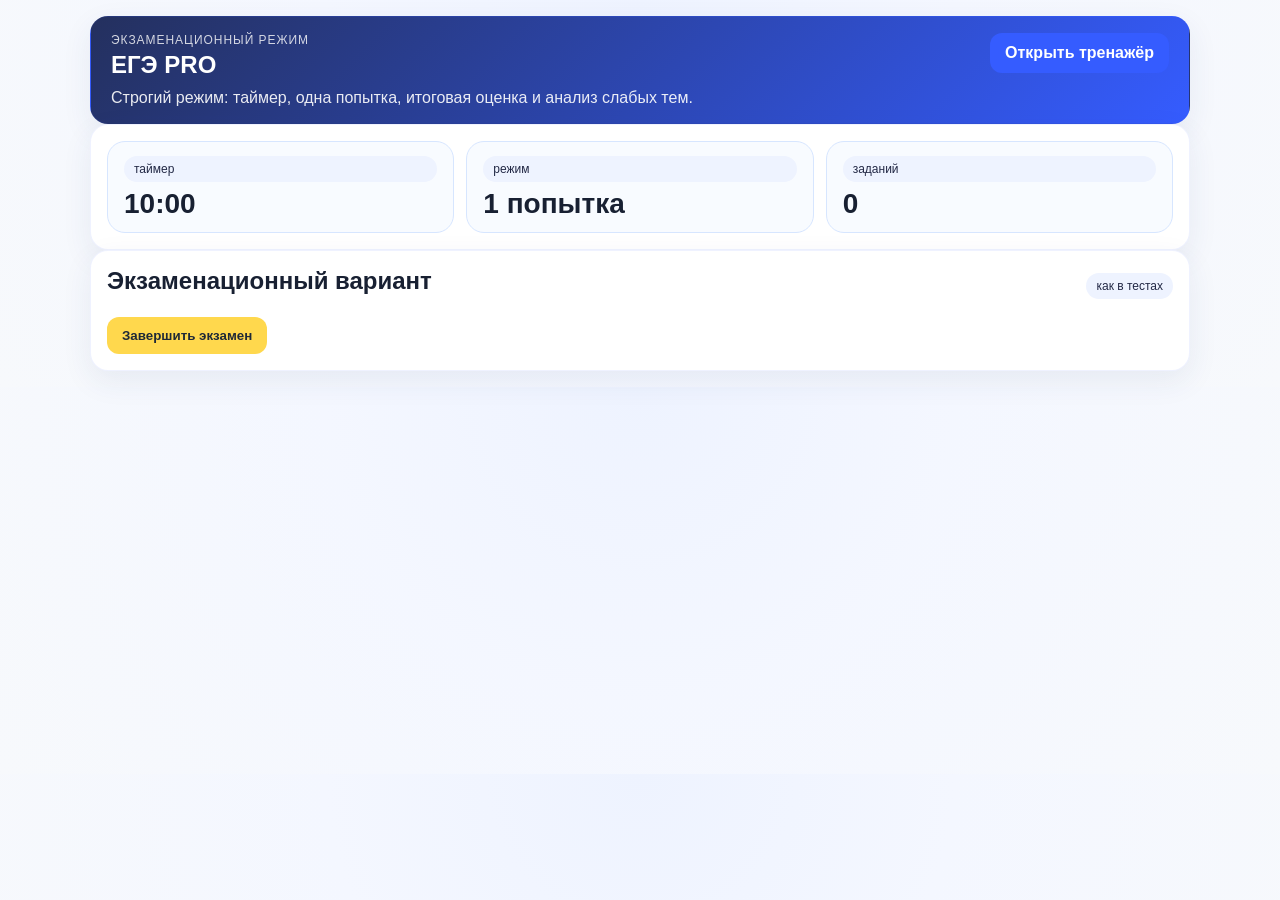
==== extension/ege_exam.html @ 568c7e47 "Основа проекта" ====
<!doctype html>
<html lang="ru">
  <head>
    <meta charset="UTF-8" />
    <meta name="viewport" content="width=device-width, initial-scale=1.0" />
    <title>ЕГЭ PRO — Accent Coach</title>
    <link rel="stylesheet" href="styles.css" />
  </head>
  <body>
    <main class="container wide">
      <section class="hero-card slim">
        <div>
          <p class="eyebrow">Экзаменационный режим</p>
          <h1>ЕГЭ PRO</h1>
          <p class="hero-copy">Строгий режим: таймер, одна попытка, итоговая оценка и анализ слабых тем.</p>
        </div>
        <a class="pill-link" href="popup.html" target="_blank">Открыть тренажёр</a>
      </section>

      <section class="panel ege-toolbar">
        <div class="ege-timer-box">
          <span class="badge">таймер</span>
          <strong id="egeTimer">10:00</strong>
        </div>
        <div class="ege-timer-box">
          <span class="badge">режим</span>
          <strong>1 попытка</strong>
        </div>
        <div class="ege-timer-box">
          <span class="badge">заданий</span>
          <strong id="egeMeta">0</strong>
        </div>
      </section>

      <section class="panel">
        <div class="panel-header">
          <h2>Экзаменационный вариант</h2>
          <span class="badge">как в тестах</span>
        </div>
        <form id="egeForm"></form>
        <div class="actions compact">
          <button id="submitEgeExamBtn" class="primary" type="button">Завершить экзамен</button>
        </div>
      </section>

      <section id="egeResultPanel" class="panel hidden">
        <div class="panel-header">
          <h2>Итог экзамена</h2>
          <span class="badge">результат</span>
        </div>
        <div id="egeSummary" class="muted"></div>
        <div id="egeWeakTopics"></div>
        <div id="egeDetails"></div>
      </section>
    </main>
    <script src="ege_exam.js"></script>
  </body>
</html>
---- extension/styles.css ----
:root {
  color-scheme: light;
  --bg: #f4f7ff;
  --card: #ffffff;
  --text: #182032;
  --muted: #6b7487;
  --blue: #355cff;
  --blue-dark: #232946;
  --line: #dbe3f4;
  --success: #1a9f5a;
  --danger: #e25555;
  font-family: Inter, -apple-system, BlinkMacSystemFont, "Segoe UI", sans-serif;
}

body {
  margin: 0;
  min-width: 390px;
  background: radial-gradient(circle at top, #eef3ff 0, var(--bg) 42%, #f7f9fc 100%);
  color: var(--text);
}

.container { padding: 16px; }
.container.wide { max-width: 1100px; margin: 0 auto; }
.app-shell { display: grid; gap: 16px; }

.hero-card,
.panel,
.stat-card,
.card-item,
.search-box,
.test-shell {
  background: var(--card);
  border-radius: 18px;
  box-shadow: 0 10px 30px rgba(43, 63, 120, 0.08);
  border: 1px solid rgba(53, 92, 255, 0.08);
}

.hero-card {
  padding: 18px 20px;
  display: flex;
  justify-content: space-between;
  gap: 14px;
  align-items: start;
  background: linear-gradient(135deg, #24305e 0%, #355cff 100%);
  color: white;
}
.hero-card.slim { padding: 16px 20px; }
.hero-copy { margin: 8px 0 0; max-width: 700px; opacity: 0.9; }
.eyebrow { text-transform: uppercase; letter-spacing: .08em; font-size: 12px; margin: 0 0 4px; opacity: .8; }
h1, h2, h3 { margin: 0 0 10px; }

.stats-grid, .two-col, .result-grid {
  display: grid;
  grid-template-columns: repeat(2, minmax(0, 1fr));
  gap: 14px;
}
.stats-grid { grid-template-columns: repeat(4, minmax(0, 1fr)); }
.stat-card {
  padding: 14px;
  display: grid;
  gap: 4px;
}
.stat-card strong { font-size: 28px; color: var(--blue-dark); }
.stat-card span { color: var(--muted); font-size: 13px; }

.panel { padding: 16px; }
.panel-header { display: flex; justify-content: space-between; align-items: center; gap: 8px; margin-bottom: 12px; }
.badge {
  font-size: 12px;
  padding: 6px 10px;
  border-radius: 999px;
  background: #eef3ff;
  color: var(--blue-dark);
}
.badge.danger { background: #fff0f0; color: var(--danger); }

.actions { display: flex; gap: 10px; flex-wrap: wrap; }
.toolbar { margin-top: -4px; }
.actions.compact { margin-top: 10px; }

button, .pill-link {
  border: 0;
  border-radius: 12px;
  padding: 11px 15px;
  background: var(--blue);
  color: white;
  cursor: pointer;
  font-weight: 700;
  text-decoration: none;
}
button.secondary { background: #eef3ff; color: var(--blue-dark); }
button.ghost, .ghost { background: #f4f6fb; color: var(--blue-dark); }
button.danger, .danger { background: #fff0f0; color: var(--danger); }
button.warn { background: #fff8e7; color: #8b6200; }
button.tiny {
  padding: 8px 10px;
  font-size: 12px;
  border-radius: 10px;
}
button:hover, .pill-link:hover { filter: brightness(.98); }
.link { color: white; text-decoration: none; }
.pill-link { white-space: nowrap; }

.card-item {
  padding: 12px;
  margin-bottom: 10px;
}
.compact-card { padding: 10px; }
.card-main {
  display: flex;
  justify-content: space-between;
  gap: 10px;
  align-items: flex-start;
  margin-bottom: 8px;
}
.card-meta {
  display: flex;
  flex-wrap: wrap;
  gap: 8px 12px;
  font-size: 12px;
  color: var(--muted);
}
.accent { font-size: 18px; margin-top: 4px; color: var(--blue-dark); font-weight: 800; }
.big-word { font-size: 28px; font-weight: 800; color: var(--blue-dark); }
.hero-mini {
  display: flex;
  justify-content: space-between;
  gap: 10px;
  align-items: start;
  padding: 12px;
  border-radius: 14px;
  background: #f7f9ff;
  margin-bottom: 10px;
}

.form-grid,
.inline-form,
.quiz-options {
  display: grid;
  gap: 10px;
}
.form-grid { grid-template-columns: repeat(2, minmax(0, 1fr)); }
.inline-form { grid-template-columns: 1fr auto auto; align-items: center; }
.full-row { grid-column: 1 / -1; }

label {
  display: grid;
  gap: 6px;
  font-weight: 600;
}

input,
textarea {
  width: 100%;
  box-sizing: border-box;
  padding: 11px 12px;
  border-radius: 12px;
  border: 1px solid var(--line);
  font: inherit;
  background: white;
}
textarea[readonly] { background: #fbfcff; }

.muted { color: var(--muted); }
.test-dialog { border: 0; padding: 0; border-radius: 18px; max-width: 760px; width: calc(100% - 32px); }
.test-shell { padding: 16px; }
.quiz-item { padding: 12px 0; border-top: 1px solid var(--line); }
.quiz-item:first-child { border-top: 0; }
.option {
  display: flex;
  align-items: center;
  gap: 10px;
  padding: 10px 12px;
  border: 1px solid var(--line);
  border-radius: 12px;
}
.option input { width: auto; }

@media (max-width: 860px) {
  .stats-grid { grid-template-columns: repeat(2, minmax(0, 1fr)); }
  .two-col, .result-grid, .form-grid { grid-template-columns: 1fr; }
}

@media (max-width: 640px) {
  .inline-form { grid-template-columns: 1fr; }
  .hero-card { flex-direction: column; }
}


.warning-box {
  background: #fff7e5;
  color: #8b6200;
  border: 1px solid #f4d48b;
  border-radius: 12px;
  padding: 10px 12px;
  margin-bottom: 10px;
  font-size: 13px;
}
.manual-panel { margin-top: 14px; }
.accent-builder {
  display: flex;
  flex-wrap: wrap;
  gap: 8px;
  min-height: 58px;
  padding: 12px;
  border: 1px dashed var(--line);
  border-radius: 14px;
  background: #fbfcff;
}
.accent-letter {
  border: 1px solid var(--line);
  background: white;
  color: var(--text);
  padding: 8px 10px;
  border-radius: 12px;
  font-size: 22px;
}
.accent-letter--vowel { cursor: pointer; background: #eef3ff; }
.accent-letter--selected { background: var(--blue); color: white; border-color: var(--blue); }
.preview-line { width: 100%; margin-top: 8px; font-size: 15px; }
.rules-list { margin: 8px 0 0; padding-left: 18px; }


.tab-switch {
  display: flex;
  gap: 10px;
  margin: 4px 0 8px;
}
.tab-btn {
  flex: 1;
  background: #eef3ff;
  color: var(--blue-dark);
}
.tab-btn--active {
  background: var(--blue);
  color: #fff;
}
.warning-box {
  background: #fff8e7;
  border: 1px solid #ffe2a8;
  color: #8b6200;
  border-radius: 14px;
  padding: 10px 12px;
  margin-bottom: 10px;
}

#punctuationOutput[readonly] { background: #f7f9fc; }


.review-shell {
  display: grid;
  gap: 14px;
}

.flip-card {
  perspective: 1000px;
  min-height: 280px;
}

.flip-card-inner {
  position: relative;
  width: 100%;
  min-height: 280px;
  transition: transform .5s;
  transform-style: preserve-3d;
}

.flip-card.is-flipped .flip-card-inner {
  transform: rotateY(180deg);
}

.flip-face {
  width: 100%;
  min-height: 280px;
  display: flex;
  flex-direction: column;
  justify-content: center;
  gap: 14px;
  padding: 26px;
  box-sizing: border-box;
  border-radius: 22px;
  border: 1px solid rgba(53, 92, 255, 0.12);
  box-shadow: 0 12px 34px rgba(43, 63, 120, 0.10);
  backface-visibility: hidden;
  text-align: center;
}

.flip-front {
  background: linear-gradient(135deg, #355cff 0%, #24305e 100%);
  color: white;
}

.flip-back {
  background: white;
  color: var(--text);
  transform: rotateY(180deg);
}

.review-label {
  font-size: 14px;
  text-transform: uppercase;
  letter-spacing: .08em;
  opacity: .85;
}

.review-big {
  font-size: 32px;
  font-weight: 800;
  line-height: 1.2;
}

@media (max-width: 700px) {
  .review-big {
    font-size: 24px;
  }
}

.inline-form button { white-space: nowrap; }

#cardsSearch, #cardsFilter { padding: 10px 12px; border-radius: 12px; border: 1px solid #d7dff5; background: #fff; }
.toolbar { flex-wrap: wrap; }

.actions select { min-height: 42px; border-radius: 14px; border: 1px solid rgba(95,123,173,.2); padding: 0 12px; background: #fff; }

.gamify-row { margin: 6px 0; }
.mission-item { padding: 8px 0; border-top: 1px solid #eef2f7; }
.progress { height: 8px; background: #edf2f7; border-radius: 999px; overflow: hidden; margin-top: 6px; }
.progress span { display:block; height:100%; background: linear-gradient(90deg,#58cc02,#1cb0f6); }


.achievements-grid {
  display: grid;
  grid-template-columns: repeat(auto-fit, minmax(150px, 1fr));
  gap: 10px;
}
.achievement-badge {
  display: flex;
  align-items: center;
  gap: 8px;
  padding: 12px;
  border-radius: 14px;
  background: linear-gradient(135deg, #fff6d6, #fff1a8);
  border: 1px solid #f0da7a;
  animation: badgePop .5s ease both;
}
.achievement-badge span {
  font-size: 22px;
}
.achievement-badge--small {
  display: inline-flex;
  align-items: center;
  gap: 6px;
  padding: 6px 10px;
  border-radius: 999px;
  background: #eef3ff;
  margin-right: 6px;
  margin-top: 6px;
}
.achievements-inline { margin-top: 10px; }
.progress {
  width: 100%;
  height: 10px;
  background: #edf2fb;
  border-radius: 999px;
  overflow: hidden;
  margin-top: 6px;
}
.progress span {
  display: block;
  height: 100%;
  background: linear-gradient(90deg, #58cc02, #8ee31b);
  border-radius: 999px;
}
.progress--animated span {
  animation: growBar .8s ease both;
  transform-origin: left center;
}
.league-chip {
  display: inline-block;
  padding: 4px 10px;
  border-radius: 999px;
  color: white;
  font-weight: 700;
}
.league-бронза { background: linear-gradient(90deg, #b46b36, #cd8a4b); }
.league-серебро { background: linear-gradient(90deg, #8595aa, #b2bfce); color: #1b2735; }
.league-золото { background: linear-gradient(90deg, #c79a00, #f0c419); color: #3d2b00; }
.chest-ready {
  color: #c98600;
  font-weight: 800;
  animation: pulseGlow 1.4s infinite;
}
.mission-item--animated,
.weak-item {
  animation: fadeRise .45s ease both;
}
.gamify-row { margin-bottom: 8px; }
@keyframes growBar {
  from { transform: scaleX(0); opacity: .2; }
  to { transform: scaleX(1); opacity: 1; }
}
@keyframes badgePop {
  from { transform: translateY(8px) scale(.92); opacity: 0; }
  to { transform: translateY(0) scale(1); opacity: 1; }
}
@keyframes pulseGlow {
  0%,100% { text-shadow: 0 0 0 rgba(255,196,0,.0); }
  50% { text-shadow: 0 0 12px rgba(255,196,0,.55); }
}
@keyframes fadeRise {
  from { transform: translateY(6px); opacity: 0; }
  to { transform: translateY(0); opacity: 1; }
}


button.cta-card, .cta-card {
  background: linear-gradient(135deg, #58cc02 0%, #7fe044 100%);
  color: #ffffff;
  box-shadow: 0 8px 20px rgba(88, 204, 2, 0.22);
  border: 2px solid rgba(255,255,255,0.45);
}
button.cta-card:hover, .cta-card:hover {
  filter: brightness(1.02);
  transform: translateY(-1px);
}


.primary { background:#ffd84d !important; color:#1f2937 !important; font-weight:700; }
.success { background:#58cc02 !important; color:#fff !important; }
.training-shell { gap: 16px; }
.training-topbar { position: sticky; top: 0; z-index: 10; }
.progress-line-wrap { width: 100%; height: 14px; background: #edf2f7; border-radius: 999px; overflow: hidden; margin-bottom: 10px; }
.progress-line { width: 0%; height: 100%; background: linear-gradient(90deg, #58cc02, #7ee045); transition: width .35s ease; }
.training-stats { display:flex; gap:10px; align-items:center; flex-wrap:wrap; }
.training-card-wrap { display:flex; flex-direction:column; align-items:center; gap:16px; }
.training-card {
  width: min(860px, 100%);
  min-height: 320px;
  background: linear-gradient(135deg, #ffffff 0%, #f8fbff 100%);
  border-radius: 28px;
  box-shadow: 0 18px 40px rgba(34, 48, 73, .12);
  border: 1px solid #e7eef8;
  padding: 28px;
  display:flex;
  align-items:center;
  justify-content:center;
  text-align:center;
}
.training-side { width:100%; }
.training-label { font-size:14px; text-transform:uppercase; letter-spacing:.08em; color:#6b7280; margin-bottom:16px; }
.training-question { font-size:36px; line-height:1.3; font-weight:800; color:#1f2937; white-space:pre-wrap; }
.training-answer { font-size:34px; line-height:1.3; font-weight:800; color:#355cff; white-space:pre-wrap; }
.training-rule { margin-top:18px; font-size:16px; }
.hidden { display:none !important; }
.training-actions { display:flex; flex-direction:column; gap:12px; align-items:center; }
.card-item .actions { margin-top: 10px; }

.single-reminder .training-card { border: 2px solid #ffd84d; box-shadow: 0 22px 50px rgba(255, 216, 77, .22); }
.single-reminder .training-topbar { background: linear-gradient(135deg, rgba(255,216,77,.18), rgba(88,204,2,.08)); border-radius: 18px; }


.ege-toolbar {
  display: grid;
  grid-template-columns: repeat(3, minmax(0, 1fr));
  gap: 12px;
}
.ege-timer-box {
  background: #f8fbff;
  border: 1px solid #d7e6ff;
  border-radius: 18px;
  padding: 14px 16px;
  display: flex;
  flex-direction: column;
  gap: 8px;
}
.ege-timer-box strong {
  font-size: 28px;
  line-height: 1;
}
@media (max-width: 800px) {
  .ege-toolbar { grid-template-columns: 1fr; }
}
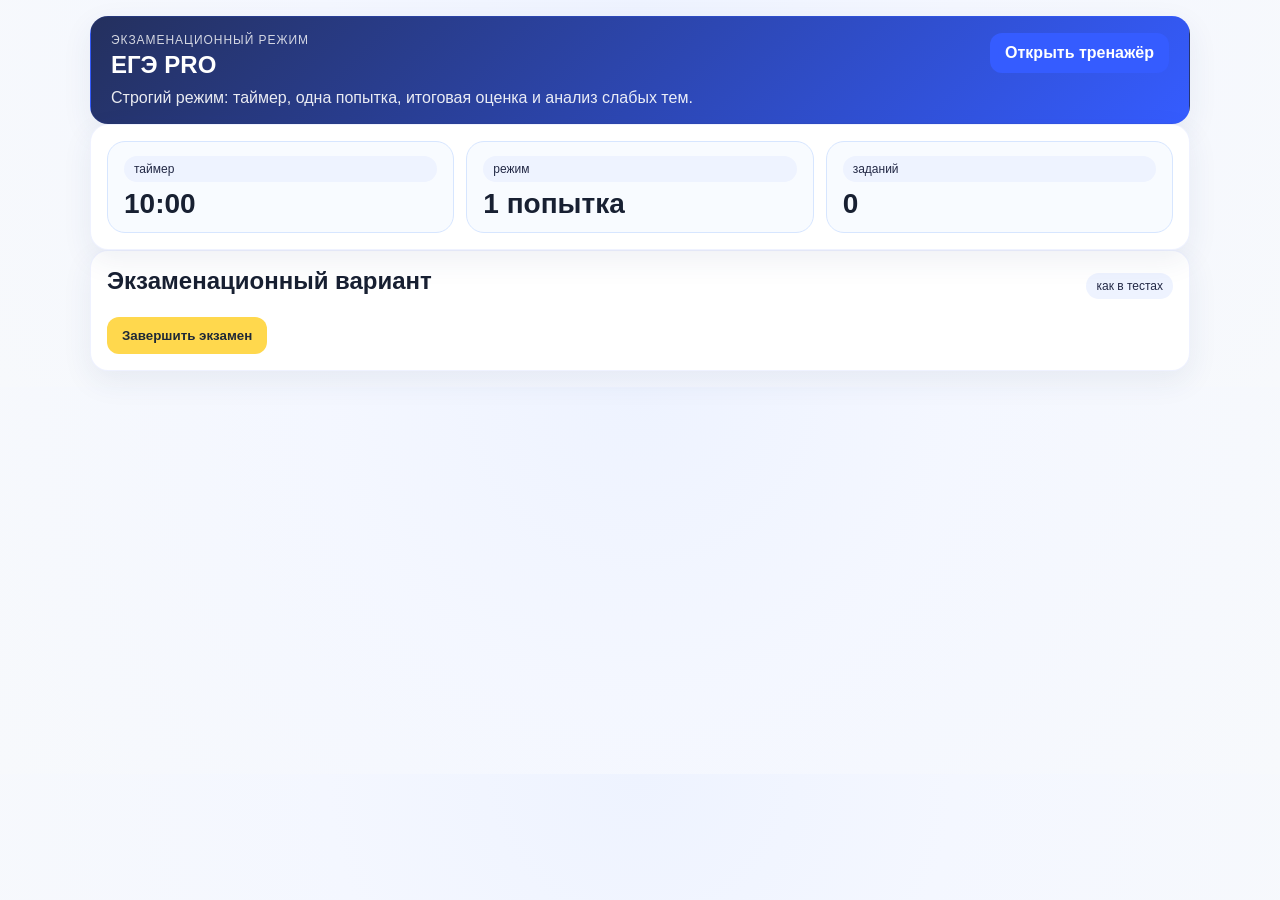
==== commit 8725cfaa: "Add files via upload" ====
--- a/extension/ege_exam.html
+++ b/extension/ege_exam.html
@@ -43,14 +43,12 @@
         </div>
       </section>
 
-      <section id="egeResultPanel" class="panel hidden">
+      <section id="egeFinishNotice" class="panel hidden">
         <div class="panel-header">
-          <h2>Итог экзамена</h2>
-          <span class="badge">результат</span>
+          <h2>Экзамен завершён</h2>
+          <span class="badge">результаты открыты в новой вкладке</span>
         </div>
-        <div id="egeSummary" class="muted"></div>
-        <div id="egeWeakTopics"></div>
-        <div id="egeDetails"></div>
+        <div class="muted">Ввод ответов заблокирован. Открой вкладку с результатами, чтобы посмотреть разбор ответов.</div>
       </section>
     </main>
     <script src="ege_exam.js"></script>
--- a/extension/styles.css
+++ b/extension/styles.css
@@ -480,3 +480,139 @@
 @media (max-width: 800px) {
   .ege-toolbar { grid-template-columns: 1fr; }
 }
+
+.correct-answer { border-left: 5px solid #58cc02; }
+.wrong-answer { border-left: 5px solid #e5484d; }
+.exam-prompt { margin: 8px 0 10px; }
+.ege-toolbar { position: sticky; top: 0; z-index: 10; }
+.option span strong { margin-right: 6px; }
+
+
+.inline-status {
+  margin: 8px 0 0;
+  padding: 10px 12px;
+  border-radius: 12px;
+  font-size: 13px;
+  font-weight: 700;
+  line-height: 1.4;
+  border: 1px solid rgba(53, 92, 255, 0.16);
+  background: #eef4ff;
+  color: #2443a8;
+}
+.inline-status--success {
+  background: #ecfdf3;
+  border-color: rgba(26, 159, 90, 0.24);
+  color: #17784a;
+}
+.inline-status--info {
+  background: #eef4ff;
+  border-color: rgba(53, 92, 255, 0.18);
+  color: #2443a8;
+}
+.inline-status--warning {
+  background: #fff7e6;
+  border-color: rgba(255, 184, 0, 0.28);
+  color: #8a5a00;
+}
+
+.mini-help{margin:6px 0 0;font-size:12px;line-height:1.45;color:var(--muted);}
+
+
+.feature-callout {
+  margin-top: 10px;
+  padding: 12px 14px;
+  border-radius: 14px;
+  border: 1px solid rgba(53,92,255,.18);
+  background: linear-gradient(180deg, #eef4ff, #f7faff);
+  color: #2443a8;
+  font-weight: 600;
+  line-height: 1.45;
+}
+.feature-callout--accent {
+  background: linear-gradient(180deg, #eef4ff, #ffffff);
+}
+.feature-callout--punct {
+  background: linear-gradient(180deg, #fff7e8, #fffdf7);
+  border-color: rgba(255,184,0,.28);
+  color: #8a5a00;
+}
+.rule-box {
+  margin-top: 12px;
+  padding: 14px;
+  border-radius: 16px;
+  border: 2px solid rgba(255,184,0,.35);
+  background: linear-gradient(180deg, #fff8ea, #fffdf8);
+}
+.rule-box__label {
+  display: block;
+  font-weight: 800;
+  color: #8a5a00;
+  margin-bottom: 8px;
+}
+.rule-box__input {
+  width: 100%;
+  padding: 10px 12px;
+  border-radius: 10px;
+  border: 1px solid #d6b56b;
+}
+.rule-box__hint {
+  margin-top: 8px;
+  font-size: 12px;
+  color: #8a5a00;
+  font-weight: 600;
+}
+.mini-help {
+  width: 100%;
+  margin: 2px 0 0;
+  padding: 8px 10px;
+  border-radius: 10px;
+  background: #f5f7ff;
+  color: #51607f;
+}
+
+
+.input-label {
+  display: inline-block;
+  margin: 0 0 8px;
+  padding: 6px 10px;
+  border-radius: 999px;
+  font-size: 12px;
+  font-weight: 800;
+  letter-spacing: .02em;
+}
+.input-label--accent {
+  background: #eef4ff;
+  color: #2443a8;
+}
+.input-label--punct {
+  background: #fff7e8;
+  color: #8a5a00;
+}
+.input-label--result {
+  background: #eefbf3;
+  color: #17784a;
+}
+.input-focus {
+  border-width: 2px !important;
+  box-shadow: 0 0 0 4px rgba(53,92,255,.08);
+  transition: box-shadow .18s ease, border-color .18s ease, background .18s ease;
+}
+.input-focus--accent {
+  border-color: rgba(53,92,255,.35) !important;
+  background: linear-gradient(180deg, #f7faff, #ffffff);
+}
+.input-focus--punct {
+  border-color: rgba(255,184,0,.42) !important;
+  background: linear-gradient(180deg, #fffaf0, #ffffff);
+}
+.input-focus--result {
+  border-color: rgba(26,159,90,.28) !important;
+  background: linear-gradient(180deg, #f3fcf7, #ffffff);
+}
+.input-focus:focus {
+  outline: none;
+  box-shadow: 0 0 0 4px rgba(53,92,255,.14), 0 10px 24px rgba(43,63,120,.08);
+}
+textarea.input-focus {
+  min-height: 112px;
+}
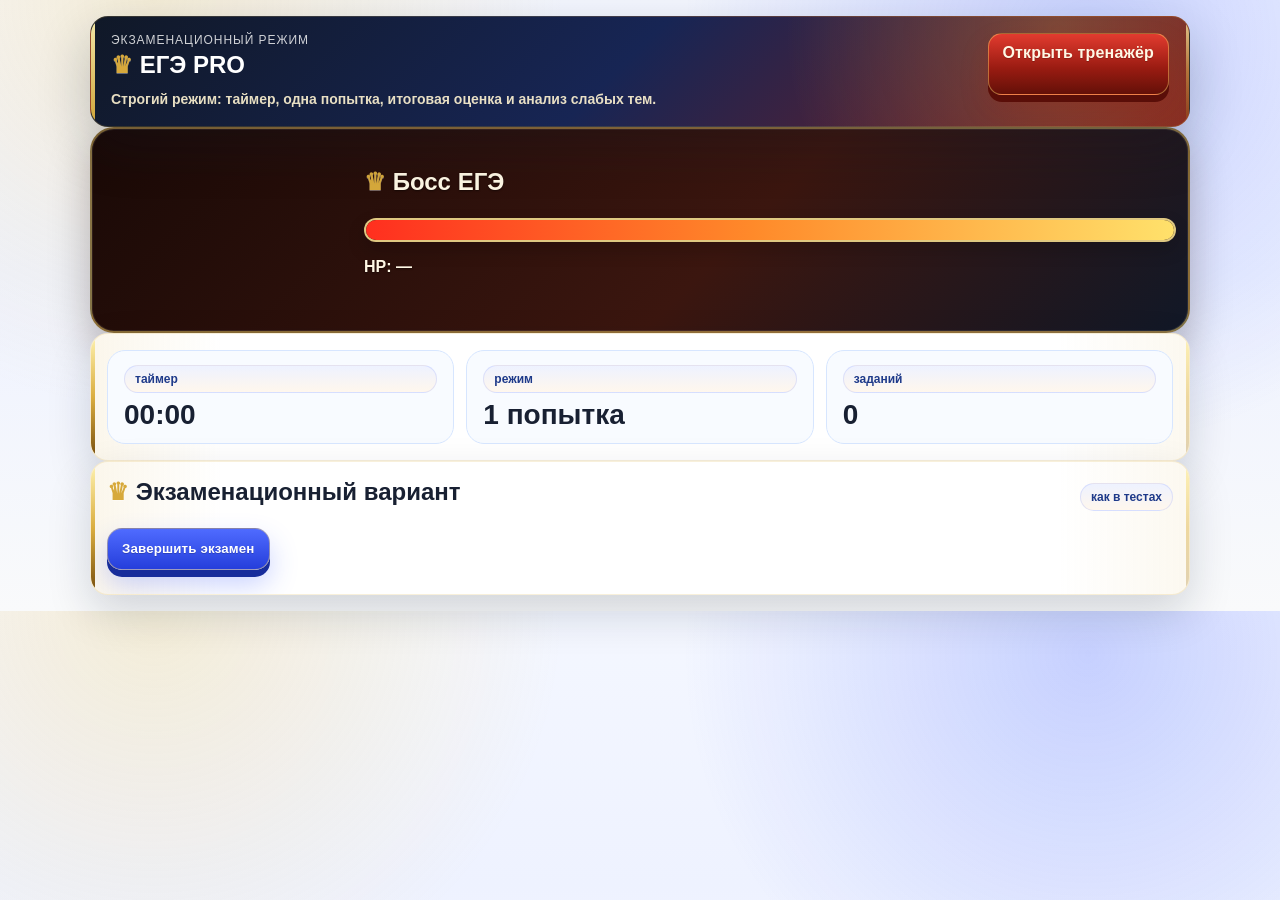
==== commit dd8d3275: "Add files via upload" ====
--- a/extension/ege_exam.html
+++ b/extension/ege_exam.html
@@ -3,8 +3,9 @@
   <head>
     <meta charset="UTF-8" />
     <meta name="viewport" content="width=device-width, initial-scale=1.0" />
-    <title>ЕГЭ PRO — Accent Coach</title>
+    <title>ЕГЭ-режим — ОрфоДракон</title>
     <link rel="stylesheet" href="styles.css" />
+    <link rel="stylesheet" href="dragon-v3.css" />
   </head>
   <body>
     <main class="container wide">
@@ -15,6 +16,17 @@
           <p class="hero-copy">Строгий режим: таймер, одна попытка, итоговая оценка и анализ слабых тем.</p>
         </div>
         <a class="pill-link" href="popup.html" target="_blank">Открыть тренажёр</a>
+      </section>
+
+      <section id="egeExamBossArena" class="training-boss-arena boss-mixed">
+        <div id="egeExamBossVisual" class="training-boss-visual boss-mixed" aria-hidden="true"></div>
+        <div class="training-boss-info">
+          <div class="panel-header compact">
+            <h2 id="egeExamBossTitle">Босс ЕГЭ</h2>
+          </div>
+          <div class="boss-health-bar"><div id="egeExamBossHpBar" class="boss-health-fill"></div></div>
+          <p id="egeExamBossHpText" class="mini-help">HP: —</p>
+        </div>
       </section>
 
       <section class="panel ege-toolbar">
@@ -43,14 +55,8 @@
         </div>
       </section>
 
-      <section id="egeFinishNotice" class="panel hidden">
-        <div class="panel-header">
-          <h2>Экзамен завершён</h2>
-          <span class="badge">результаты открыты в новой вкладке</span>
-        </div>
-        <div class="muted">Ввод ответов заблокирован. Открой вкладку с результатами, чтобы посмотреть разбор ответов.</div>
-      </section>
     </main>
     <script src="ege_exam.js"></script>
+      <script src="dragon-ui.js"></script>
   </body>
 </html>
--- a/extension/styles.css
+++ b/extension/styles.css
@@ -480,139 +480,3 @@
 @media (max-width: 800px) {
   .ege-toolbar { grid-template-columns: 1fr; }
 }
-
-.correct-answer { border-left: 5px solid #58cc02; }
-.wrong-answer { border-left: 5px solid #e5484d; }
-.exam-prompt { margin: 8px 0 10px; }
-.ege-toolbar { position: sticky; top: 0; z-index: 10; }
-.option span strong { margin-right: 6px; }
-
-
-.inline-status {
-  margin: 8px 0 0;
-  padding: 10px 12px;
-  border-radius: 12px;
-  font-size: 13px;
-  font-weight: 700;
-  line-height: 1.4;
-  border: 1px solid rgba(53, 92, 255, 0.16);
-  background: #eef4ff;
-  color: #2443a8;
-}
-.inline-status--success {
-  background: #ecfdf3;
-  border-color: rgba(26, 159, 90, 0.24);
-  color: #17784a;
-}
-.inline-status--info {
-  background: #eef4ff;
-  border-color: rgba(53, 92, 255, 0.18);
-  color: #2443a8;
-}
-.inline-status--warning {
-  background: #fff7e6;
-  border-color: rgba(255, 184, 0, 0.28);
-  color: #8a5a00;
-}
-
-.mini-help{margin:6px 0 0;font-size:12px;line-height:1.45;color:var(--muted);}
-
-
-.feature-callout {
-  margin-top: 10px;
-  padding: 12px 14px;
-  border-radius: 14px;
-  border: 1px solid rgba(53,92,255,.18);
-  background: linear-gradient(180deg, #eef4ff, #f7faff);
-  color: #2443a8;
-  font-weight: 600;
-  line-height: 1.45;
-}
-.feature-callout--accent {
-  background: linear-gradient(180deg, #eef4ff, #ffffff);
-}
-.feature-callout--punct {
-  background: linear-gradient(180deg, #fff7e8, #fffdf7);
-  border-color: rgba(255,184,0,.28);
-  color: #8a5a00;
-}
-.rule-box {
-  margin-top: 12px;
-  padding: 14px;
-  border-radius: 16px;
-  border: 2px solid rgba(255,184,0,.35);
-  background: linear-gradient(180deg, #fff8ea, #fffdf8);
-}
-.rule-box__label {
-  display: block;
-  font-weight: 800;
-  color: #8a5a00;
-  margin-bottom: 8px;
-}
-.rule-box__input {
-  width: 100%;
-  padding: 10px 12px;
-  border-radius: 10px;
-  border: 1px solid #d6b56b;
-}
-.rule-box__hint {
-  margin-top: 8px;
-  font-size: 12px;
-  color: #8a5a00;
-  font-weight: 600;
-}
-.mini-help {
-  width: 100%;
-  margin: 2px 0 0;
-  padding: 8px 10px;
-  border-radius: 10px;
-  background: #f5f7ff;
-  color: #51607f;
-}
-
-
-.input-label {
-  display: inline-block;
-  margin: 0 0 8px;
-  padding: 6px 10px;
-  border-radius: 999px;
-  font-size: 12px;
-  font-weight: 800;
-  letter-spacing: .02em;
-}
-.input-label--accent {
-  background: #eef4ff;
-  color: #2443a8;
-}
-.input-label--punct {
-  background: #fff7e8;
-  color: #8a5a00;
-}
-.input-label--result {
-  background: #eefbf3;
-  color: #17784a;
-}
-.input-focus {
-  border-width: 2px !important;
-  box-shadow: 0 0 0 4px rgba(53,92,255,.08);
-  transition: box-shadow .18s ease, border-color .18s ease, background .18s ease;
-}
-.input-focus--accent {
-  border-color: rgba(53,92,255,.35) !important;
-  background: linear-gradient(180deg, #f7faff, #ffffff);
-}
-.input-focus--punct {
-  border-color: rgba(255,184,0,.42) !important;
-  background: linear-gradient(180deg, #fffaf0, #ffffff);
-}
-.input-focus--result {
-  border-color: rgba(26,159,90,.28) !important;
-  background: linear-gradient(180deg, #f3fcf7, #ffffff);
-}
-.input-focus:focus {
-  outline: none;
-  box-shadow: 0 0 0 4px rgba(53,92,255,.14), 0 10px 24px rgba(43,63,120,.08);
-}
-textarea.input-focus {
-  min-height: 112px;
-}
--- a/extension/dragon-v3.css
+++ b/extension/dragon-v3.css
@@ -0,0 +1,1472 @@
+
+/* Accent Coach V3 Dragon Skin: visual layer only */
+:root{
+  --v3-bg-1:#0b1020;
+  --v3-bg-2:#111827;
+  --v3-card:#ffffff;
+  --v3-ink:#101827;
+  --v3-muted:#64748b;
+  --v3-gold:#f6c84c;
+  --v3-fire:#ef4444;
+  --v3-lava:#f97316;
+  --v3-blue:#3757ff;
+  --v3-green:#22c55e;
+  --v3-purple:#7c3aed;
+  --v3-shadow:0 18px 44px rgba(15, 23, 42, .16);
+}
+
+body{
+  background:
+    radial-gradient(circle at 12% 0%, rgba(246,200,76,.22), transparent 32%),
+    radial-gradient(circle at 85% 7%, rgba(55,87,255,.24), transparent 33%),
+    linear-gradient(180deg,#f4f7ff 0%,#eef2ff 45%,#f9fafb 100%) !important;
+}
+
+.hero-card{
+  position:relative;
+  overflow:hidden;
+  border:1px solid rgba(255,255,255,.24) !important;
+  background:
+    radial-gradient(circle at 88% 12%, rgba(246,200,76,.24), transparent 28%),
+    linear-gradient(135deg,#101827 0%,#172554 48%,#7f1d1d 100%) !important;
+  box-shadow:0 20px 52px rgba(15,23,42,.24) !important;
+}
+.hero-card::before{
+  content:"";
+  position:absolute; inset:-80px -80px auto auto;
+  width:220px; height:220px; border-radius:999px;
+  background:radial-gradient(circle,rgba(249,115,22,.38),transparent 68%);
+  pointer-events:none;
+}
+.panel,.stat-card,.card-item,.search-box,.test-shell,.content-card,.reminder-card{
+  border:1px solid rgba(55,87,255,.10) !important;
+  box-shadow:var(--v3-shadow) !important;
+}
+.panel{
+  background:linear-gradient(180deg,rgba(255,255,255,.98),rgba(248,250,252,.96)) !important;
+}
+button,.pill-link,.link.pill-link,.btn,a.pill-link{
+  min-height:40px;
+  border:0 !important;
+  border-radius:14px !important;
+  padding:10px 14px !important;
+  font-weight:850 !important;
+  letter-spacing:.01em;
+  color:#172033 !important;
+  background:linear-gradient(180deg,#ffffff,#eef2ff) !important;
+  box-shadow:0 7px 0 rgba(15,23,42,.10),0 12px 24px rgba(15,23,42,.10) !important;
+  text-decoration:none !important;
+  transition:transform .16s ease, box-shadow .16s ease, filter .16s ease !important;
+}
+button:hover,.pill-link:hover,.btn:hover{
+  transform:translateY(-1px);
+  filter:saturate(1.06);
+}
+button:active,.pill-link:active,.btn:active{
+  transform:translateY(2px);
+  box-shadow:0 3px 0 rgba(15,23,42,.14),0 8px 18px rgba(15,23,42,.12) !important;
+}
+button.primary,.primary,.btn-primary,#startTrainingQuickBtn,#startTrainingBtn,#rememberBtn,#reminderRememberBtn,#submitEgeExamBtn{
+  color:#fff !important;
+  background:linear-gradient(180deg,#4f6bff,#253edb) !important;
+  box-shadow:0 7px 0 #172c9b,0 14px 28px rgba(55,87,255,.28) !important;
+}
+button.secondary,.secondary,#reviewNowBtn,#openCardsBtn,#startEgeExamBtn,#startEgeExamFromCardsBtn,#savePunctuationFavoriteBtn,#saveFavoriteBtn,#accentAndFavoriteBtn{
+  color:#1f2937 !important;
+  background:linear-gradient(180deg,#ffe69a,#f6c84c) !important;
+  box-shadow:0 7px 0 #b7791f,0 14px 28px rgba(246,200,76,.25) !important;
+}
+button.danger,.danger,#forgetBtn,#reminderForgetBtn{
+  color:#fff !important;
+  background:linear-gradient(180deg,#fb7185,#e11d48) !important;
+  box-shadow:0 7px 0 #9f1239,0 14px 28px rgba(225,29,72,.22) !important;
+}
+button.ghost,.ghost{
+  color:#334155 !important;
+  background:linear-gradient(180deg,#ffffff,#f1f5f9) !important;
+}
+.cta-card{
+  color:#fff !important;
+  background:linear-gradient(180deg,#22c55e,#15803d) !important;
+  box-shadow:0 7px 0 #166534,0 14px 28px rgba(34,197,94,.22) !important;
+}
+input,textarea,select{
+  border:2px solid rgba(55,87,255,.14) !important;
+  border-radius:15px !important;
+  background:#fff !important;
+  box-shadow:inset 0 1px 0 rgba(255,255,255,.7),0 8px 20px rgba(15,23,42,.05) !important;
+}
+input:focus,textarea:focus,select:focus{
+  outline:none !important;
+  border-color:rgba(246,200,76,.72) !important;
+  box-shadow:0 0 0 4px rgba(246,200,76,.22),0 8px 20px rgba(15,23,42,.08) !important;
+}
+.stat-card{
+  background:linear-gradient(180deg,#ffffff,#f8fafc) !important;
+  border-radius:20px !important;
+}
+.stat-card strong{
+  color:#1e3a8a !important;
+}
+.badge{
+  border:1px solid rgba(55,87,255,.13);
+  background:linear-gradient(180deg,#eef2ff,#fff7ed) !important;
+  color:#1e3a8a !important;
+  font-weight:850;
+}
+.training-card,.training-side,.flip-face,.reminder-card{
+  border-radius:28px !important;
+  background:
+    radial-gradient(circle at 15% 0%,rgba(246,200,76,.20),transparent 32%),
+    linear-gradient(180deg,#ffffff,#f8fafc) !important;
+  border:1px solid rgba(55,87,255,.12) !important;
+}
+.training-question,.big-word,#trainingQuestion,#reminderQuestion{
+  color:#111827 !important;
+  text-shadow:none !important;
+}
+.dragon-mascot-card{
+  display:flex; align-items:center; gap:12px;
+  margin:14px 0 0; padding:12px;
+  border-radius:20px;
+  background:rgba(255,255,255,.12);
+  border:1px solid rgba(255,255,255,.20);
+  backdrop-filter: blur(8px);
+}
+.dragon-mascot-img{
+  width:86px; height:86px; object-fit:contain; flex:0 0 auto;
+  filter:drop-shadow(0 14px 18px rgba(0,0,0,.22));
+  animation:dragonIdle 4.8s ease-in-out infinite;
+}
+.dragon-mascot-img.dragon-win{
+  animation:dragonWin .9s ease both;
+}
+.dragon-mascot-text{
+  color:#fff;
+}
+.dragon-mascot-text strong{
+  display:block; font-size:15px; margin-bottom:3px;
+}
+.dragon-mascot-text p{
+  margin:0; opacity:.88; line-height:1.35; font-size:13px;
+}
+.dragon-guide-link{
+  display:inline-flex; margin-top:8px;
+  color:#1f2937 !important;
+  background:linear-gradient(180deg,#fff7ed,#f6c84c) !important;
+  border-radius:999px !important; padding:7px 10px !important;
+  font-weight:900; text-decoration:none !important;
+}
+.dragon-boss-panel{
+  margin:12px 0 0; padding:14px;
+  border-radius:22px;
+  background:linear-gradient(135deg,rgba(15,23,42,.92),rgba(127,29,29,.88));
+  color:#fff;
+  border:1px solid rgba(246,200,76,.24);
+  box-shadow:0 16px 32px rgba(15,23,42,.18);
+}
+.dragon-boss-row{display:flex;align-items:center;justify-content:space-between;gap:10px;margin-bottom:9px}
+.dragon-boss-title{font-weight:900}
+.dragon-boss-hp{font-size:12px;opacity:.9}
+.dragon-hp-track{
+  height:14px; border-radius:999px; background:rgba(255,255,255,.14); overflow:hidden;
+  border:1px solid rgba(255,255,255,.18);
+}
+.dragon-hp-fill{
+  height:100%; width:100%;
+  background:linear-gradient(90deg,#ef4444,#f97316,#f6c84c);
+  border-radius:999px;
+  transition:width .5s ease;
+}
+.dragon-boss-note{margin:8px 0 0;font-size:12px;opacity:.82}
+.dragon-skin-grid{
+  display:grid; grid-template-columns:repeat(auto-fit,minmax(160px,1fr)); gap:12px; margin-top:12px;
+}
+.dragon-skin-card{
+  border:1px solid rgba(55,87,255,.14); border-radius:18px; padding:12px;
+  background:linear-gradient(180deg,#fff,#f8fafc);
+  box-shadow:0 10px 24px rgba(15,23,42,.07);
+}
+.dragon-skin-card.locked{filter:grayscale(.8);opacity:.62}
+.dragon-skin-card img{width:100%;height:120px;object-fit:contain}
+.dragon-skin-card h3{font-size:15px;margin:8px 0 5px}
+.dragon-skin-card p{font-size:12px;color:var(--muted);margin:0 0 8px}
+.dragon-skin-card .selected-label{font-size:12px;font-weight:900;color:#15803d}
+.dragon-particles{
+  position:fixed; inset:0; pointer-events:none; z-index:999999;
+}
+.dragon-particle{
+  position:fixed;
+  width:9px; height:9px; border-radius:999px;
+  background:var(--p,#f6c84c);
+  left:var(--x); top:var(--y);
+  box-shadow:0 0 16px var(--p,#f6c84c);
+  animation:dragonBurst .85s cubic-bezier(.15,.8,.25,1) forwards;
+}
+.guide-page .guide-grid{display:grid;grid-template-columns:repeat(auto-fit,minmax(260px,1fr));gap:16px}
+.guide-shot{width:100%;border-radius:18px;border:1px solid rgba(55,87,255,.14);box-shadow:var(--v3-shadow)}
+.guide-step{padding:16px;border-radius:18px;background:#fff;border:1px solid rgba(55,87,255,.10);box-shadow:var(--v3-shadow)}
+@keyframes dragonIdle{
+  0%,100%{transform:translateY(0) rotate(-1deg)}
+  45%{transform:translateY(-7px) rotate(1.5deg)}
+  70%{transform:translateY(-3px) rotate(-.5deg)}
+}
+@keyframes dragonWin{
+  0%{transform:scale(1) rotate(0)}
+  35%{transform:scale(1.12) rotate(-6deg)}
+  70%{transform:scale(1.08) rotate(5deg)}
+  100%{transform:scale(1) rotate(0)}
+}
+@keyframes dragonBurst{
+  0%{transform:translate(0,0) scale(.8);opacity:1}
+  100%{transform:translate(var(--dx), var(--dy)) scale(.2);opacity:0}
+}
+@media (prefers-reduced-motion: reduce){
+  .dragon-mascot-img,.dragon-wing,.dragon-flame,.dragon-particle{animation:none !important}
+}
+
+
+/* V3 dragon polish: design-only layer */
+:root {
+  --dragon-ink: #241409;
+  --dragon-red: #9d1f16;
+  --dragon-red-2: #c43a23;
+  --dragon-gold: #e1b84e;
+  --dragon-gold-2: #fff1a8;
+  --dragon-cream: #fff8e5;
+  --dragon-blue: #355cff;
+  --dragon-shadow: 0 16px 42px rgba(36, 20, 9, .16);
+}
+
+/* Better button contrast and spacing */
+button, .btn, .pill-link, a.button {
+  border: 0;
+  border-radius: 15px;
+  min-height: 42px;
+  padding: 10px 16px;
+  font-weight: 800;
+  letter-spacing: .01em;
+  color: #241409;
+  background: linear-gradient(180deg, #ffffff, #f3ead6);
+  box-shadow: 0 8px 0 rgba(126, 86, 19, .18), 0 14px 25px rgba(36,20,9,.10);
+  text-decoration: none;
+  cursor: pointer;
+  line-height: 1.15;
+  white-space: normal;
+}
+button:hover, .btn:hover, .pill-link:hover {
+  transform: translateY(-1px);
+  filter: brightness(1.02);
+}
+button.primary, .primary, .btn-primary, .cta-card {
+  color: #fff8e5 !important;
+  background: linear-gradient(180deg, #c83a24, #87180f) !important;
+  box-shadow: 0 8px 0 rgba(90, 10, 5, .35), 0 16px 28px rgba(143, 24, 19, .22) !important;
+}
+button.secondary, .secondary {
+  color: #241409 !important;
+  background: linear-gradient(180deg, #ffeaa0, #d9a930) !important;
+}
+button.ghost, .ghost {
+  color: #352113 !important;
+  background: rgba(255,255,255,.78) !important;
+  border: 1px solid rgba(225,184,78,.35) !important;
+}
+button.danger, .danger {
+  color: #fff8e5 !important;
+  background: linear-gradient(180deg, #7d1520, #4b0811) !important;
+}
+
+/* Ensure buttons never collide with text below */
+.actions, .hero-buttons, .toolbar, .actions.compact {
+  gap: 12px !important;
+  row-gap: 12px !important;
+  align-items: flex-start;
+  margin-bottom: 8px;
+}
+.actions + .muted,
+.actions + .feature-callout,
+.actions + textarea,
+.actions + input,
+.hero-buttons + p,
+.hero-buttons + div {
+  margin-top: 14px !important;
+}
+button + .mini-help,
+button + .inline-status {
+  margin-top: 8px !important;
+}
+
+/* Royal gold side accents */
+.panel, .hero-card, .stat-card, .card-item, .test-shell {
+  position: relative;
+  overflow: hidden;
+  border: 1px solid rgba(225,184,78,.26) !important;
+  box-shadow: var(--dragon-shadow);
+}
+.panel::before, .hero-card::before {
+  content: "";
+  position: absolute;
+  inset: 0 auto 0 0;
+  width: 5px;
+  background: linear-gradient(180deg, var(--dragon-gold-2), var(--dragon-gold), #8c5d00);
+  opacity: .95;
+}
+.panel::after, .hero-card::after {
+  content: "";
+  position: absolute;
+  inset: 0 0 0 auto;
+  width: 3px;
+  background: linear-gradient(180deg, rgba(255,241,168,.8), rgba(225,184,78,.5), rgba(140,93,0,.25));
+  pointer-events: none;
+}
+
+.hero-card, .dragon-royal-hero {
+  background:
+    radial-gradient(circle at 86% 12%, rgba(255, 230, 123, .28), transparent 24%),
+    linear-gradient(135deg, #271207 0%, #7d160e 48%, #1e1021 100%) !important;
+}
+
+/* Highlight main descriptions */
+.hero-copy, .feature-callout, .warning-box, .input-hint, .muted.mini-help {
+  font-size: 14px;
+  line-height: 1.5;
+}
+.hero-copy {
+  color: #fff4d2 !important;
+  font-weight: 700;
+}
+.function-highlight, .feature-callout, .warning-box {
+  border-radius: 16px !important;
+  padding: 12px 14px !important;
+  background: linear-gradient(180deg, #fff8df, #fffdf7) !important;
+  border: 1px solid rgba(225,184,78,.45) !important;
+  color: #563510 !important;
+  font-weight: 750 !important;
+}
+
+/* Dragon mascot visuals */
+.dragon-mascot, .dragon-mini {
+  width: 132px;
+  height: 96px;
+  background: url("assets/dragon-king.svg") center/contain no-repeat;
+  filter: drop-shadow(0 12px 16px rgba(40,10,2,.18));
+  animation: dragonFloat 4.5s ease-in-out infinite, dragonBreath 3.2s ease-in-out infinite;
+  transform-origin: 50% 70%;
+}
+.dragon-mini--boss { background-image: url("assets/dragon-boss.svg"); }
+.dragon-mini--ice { background-image: url("assets/dragon-ice.svg"); }
+.dragon-mascot:hover, .dragon-mini:hover {
+  animation: dragonWingPulse .9s ease-in-out, dragonFloat 4.5s ease-in-out infinite;
+}
+@keyframes dragonFloat {
+  0%,100% { transform: translateY(0) rotate(-1deg); }
+  50% { transform: translateY(-7px) rotate(1deg); }
+}
+@keyframes dragonBreath {
+  0%,100% { filter: drop-shadow(0 12px 16px rgba(40,10,2,.18)); }
+  50% { filter: drop-shadow(0 12px 18px rgba(255,155,28,.32)); }
+}
+@keyframes dragonWingPulse {
+  0% { transform: scale(1) rotate(0); }
+  38% { transform: scale(1.07) rotate(-2deg); }
+  72% { transform: scale(1.03) rotate(2deg); }
+  100% { transform: scale(1) rotate(0); }
+}
+
+/* Eye glow/blink for inline SVG images where browser loads them as background cannot animate inner paths, so mimic with overlay */
+.dragon-mascot::after, .dragon-mini::after {
+  content: "";
+  position: absolute;
+  width: 30px;
+  height: 10px;
+  border-radius: 999px;
+  left: 48%;
+  top: 42%;
+  background: radial-gradient(circle, rgba(255,207,72,.85), transparent 70%);
+  animation: dragonBlink 5.6s infinite;
+  pointer-events: none;
+}
+@keyframes dragonBlink {
+  0%, 92%, 100% { opacity: .85; transform: scaleY(1); }
+  94% { opacity: .2; transform: scaleY(.12); }
+  96% { opacity: .85; transform: scaleY(1); }
+}
+
+/* Confetti/fire burst should stay local, not fall down page */
+.dragon-burst {
+  position: fixed;
+  width: 8px;
+  height: 8px;
+  border-radius: 999px;
+  pointer-events: none;
+  z-index: 999999;
+  background: #ffd86b;
+  box-shadow: 0 0 12px rgba(255,190,40,.9);
+  animation: dragonBurst .85s ease-out forwards;
+}
+@keyframes dragonBurst {
+  0% { opacity: 1; transform: translate(0,0) scale(1); }
+  100% { opacity: 0; transform: translate(var(--dx), var(--dy)) scale(.25); }
+}
+
+/* EGE result styles */
+.answer-correct { border-color: rgba(26,159,90,.3) !important; background: linear-gradient(180deg,#f1fff6,#fff) !important; }
+.answer-wrong { border-color: rgba(226,85,85,.25) !important; background: linear-gradient(180deg,#fff5f5,#fff) !important; }
+.result-answer-row {
+  display: grid;
+  gap: 8px;
+  margin: 10px 0;
+  padding: 10px;
+  border-radius: 12px;
+  background: rgba(255,248,229,.8);
+}
+
+/* Responsive button fixes */
+@media (max-width: 520px) {
+  button, .btn, .pill-link {
+    width: 100%;
+    justify-content: center;
+  }
+}
+
+.dragon-guide-entry {
+  display: grid;
+  justify-items: center;
+  gap: 8px;
+  min-width: 150px;
+}
+.dragon-react {
+  animation: dragonWingPulse .9s ease-in-out, dragonFloat 4.5s ease-in-out infinite !important;
+}
+
+/* Full-body realistic dragon update */
+.dragon-mini,
+.dragon-mascot {
+  width: 210px !important;
+  height: 138px !important;
+  background-image: url("assets/dragon-king.svg") !important;
+  background-size: contain !important;
+  background-repeat: no-repeat !important;
+  background-position: center !important;
+}
+.dragon-mini--boss { background-image: url("assets/dragon-boss.svg") !important; }
+.dragon-mini--ice { background-image: url("assets/dragon-ice.svg") !important; }
+
+.dragon-guide-entry {
+  display: grid !important;
+  justify-items: center !important;
+  gap: 10px !important;
+  min-width: 230px !important;
+}
+.dragon-link-row {
+  display: flex;
+  flex-wrap: wrap;
+  gap: 8px;
+  justify-content: center;
+}
+.dragon-link-row .pill-link {
+  min-height: 38px;
+  padding: 8px 12px;
+  font-size: 13px;
+}
+
+/* More alive dragon motion */
+.dragon-mini,
+.dragon-mascot {
+  animation:
+    dragonFlyIdle 5.5s ease-in-out infinite,
+    dragonFireGlow 3s ease-in-out infinite !important;
+  transform-origin: 50% 70%;
+}
+@keyframes dragonFlyIdle {
+  0%, 100% { transform: translateY(0) rotate(-1deg) scale(1); }
+  25% { transform: translateY(-4px) rotate(.8deg) scale(1.01); }
+  50% { transform: translateY(-9px) rotate(1.4deg) scale(1.02); }
+  75% { transform: translateY(-3px) rotate(-.4deg) scale(1.01); }
+}
+@keyframes dragonFireGlow {
+  0%,100% { filter: drop-shadow(0 14px 18px rgba(58,16,8,.22)); }
+  50% { filter: drop-shadow(0 18px 24px rgba(255,144,28,.42)); }
+}
+.dragon-mini:hover,
+.dragon-mascot:hover,
+.dragon-react {
+  animation: dragonRoar .95s ease-in-out, dragonFlyIdle 5.5s ease-in-out infinite !important;
+}
+@keyframes dragonRoar {
+  0% { transform: translateY(0) scale(1) rotate(0); }
+  32% { transform: translateY(-8px) scale(1.06) rotate(-2deg); }
+  62% { transform: translateY(-3px) scale(1.04) rotate(2deg); }
+  100% { transform: translateY(0) scale(1) rotate(0); }
+}
+
+/* Replace pseudo eye overlay so it does not look like a bug over full body */
+.dragon-mini::after,
+.dragon-mascot::after {
+  left: 67% !important;
+  top: 34% !important;
+  width: 34px !important;
+  height: 14px !important;
+  background: radial-gradient(circle, rgba(255,210,60,.85), rgba(255,95,20,.25), transparent 70%) !important;
+}
+
+/* Add more royal gold accents without changing functionality */
+.panel-header h2::before,
+.hero-card h1::before {
+  content: "♛ ";
+  color: #d7a93b;
+  text-shadow: 0 1px 0 rgba(255,255,255,.35);
+}
+.panel {
+  background:
+    linear-gradient(90deg, rgba(215,169,59,.10), transparent 12%, transparent 88%, rgba(215,169,59,.08)),
+    var(--card) !important;
+}
+
+
+/* Fix EGE radio option layout */
+.ege-options {
+  display: grid !important;
+  gap: 10px !important;
+  margin-top: 12px !important;
+}
+.ege-option {
+  display: grid !important;
+  grid-template-columns: 22px 1fr !important;
+  align-items: start !important;
+  gap: 12px !important;
+  width: 100% !important;
+  padding: 12px 14px !important;
+  border-radius: 14px !important;
+  border: 1px solid rgba(215,169,59,.28) !important;
+  background: linear-gradient(180deg, #fffdf7, #fff7e6) !important;
+  color: #241409 !important;
+  box-sizing: border-box !important;
+  cursor: pointer !important;
+}
+.ege-option input[type="radio"] {
+  width: 18px !important;
+  height: 18px !important;
+  min-width: 18px !important;
+  margin: 2px 0 0 0 !important;
+  padding: 0 !important;
+  accent-color: #9d1f16 !important;
+  box-shadow: none !important;
+}
+.ege-option span {
+  display: block !important;
+  line-height: 1.45 !important;
+  overflow-wrap: anywhere !important;
+}
+
+/* Inline popup status instead of blocking alert */
+.dragon-status {
+  margin: 8px 0 0 !important;
+  padding: 10px 12px !important;
+  border-radius: 14px !important;
+  border: 1px solid rgba(215,169,59,.35) !important;
+  background: linear-gradient(180deg, #fff8e6, #fffdf7) !important;
+  color: #51310d !important;
+  font-weight: 800 !important;
+  line-height: 1.35 !important;
+}
+.dragon-status--success {
+  background: linear-gradient(180deg, #ecfff4, #f8fffb) !important;
+  border-color: rgba(26,159,90,.25) !important;
+  color: #12663b !important;
+}
+.dragon-status--warning {
+  background: linear-gradient(180deg, #fff0ed, #fffaf9) !important;
+  border-color: rgba(226,85,85,.28) !important;
+  color: #8f1e16 !important;
+}
+.dragon-status--info {
+  background: linear-gradient(180deg, #eef4ff, #ffffff) !important;
+  border-color: rgba(53,92,255,.22) !important;
+  color: #2443a8 !important;
+}
+
+/* Boss as visual dragon, not just HP stripe */
+.dragon-boss-arena {
+  display: grid;
+  grid-template-columns: minmax(170px, 260px) 1fr;
+  gap: 16px;
+  align-items: center;
+  padding: 16px;
+  border-radius: 22px;
+  background:
+    radial-gradient(circle at 20% 20%, rgba(255, 92, 31, .18), transparent 35%),
+    linear-gradient(135deg, #180908, #2a1010 55%, #0f111a);
+  color: #fff8e5;
+  border: 1px solid rgba(215,169,59,.38);
+  box-shadow: 0 18px 42px rgba(20,8,7,.25);
+}
+.dragon-boss-visual {
+  width: 100%;
+  min-height: 150px;
+  background: url("assets/dragon-boss.svg") center/contain no-repeat;
+  filter: drop-shadow(0 16px 20px rgba(0,0,0,.45));
+  animation: dragonBossIdle 4.8s ease-in-out infinite;
+}
+.dragon-boss-visual.damage {
+  animation: dragonDamage .55s ease-in-out, dragonBossIdle 4.8s ease-in-out infinite;
+}
+.dragon-boss-hp {
+  display: inline-flex;
+  padding: 8px 12px;
+  border-radius: 999px;
+  background: rgba(255, 230, 150, .13);
+  border: 1px solid rgba(255, 230, 150, .28);
+  font-weight: 900;
+  color: #ffeaa0;
+}
+.dragon-boss-copy strong {
+  color: #ffeaa0;
+}
+@keyframes dragonBossIdle {
+  0%,100% { transform: translateY(0) scale(1); filter: drop-shadow(0 16px 20px rgba(0,0,0,.45)); }
+  50% { transform: translateY(-8px) scale(1.015); filter: drop-shadow(0 18px 28px rgba(255,74,26,.28)); }
+}
+@keyframes dragonDamage {
+  0% { transform: translateX(0) scale(1); filter: drop-shadow(0 0 0 rgba(255,0,0,0)); }
+  25% { transform: translateX(-7px) scale(1.04); filter: drop-shadow(0 0 28px rgba(255,0,0,.85)); }
+  55% { transform: translateX(6px) scale(1.02); filter: drop-shadow(0 0 18px rgba(255,80,20,.7)); }
+  100% { transform: translateX(0) scale(1); }
+}
+@media (max-width: 700px) {
+  .dragon-boss-arena { grid-template-columns: 1fr; }
+  .dragon-boss-visual { min-height: 130px; }
+}
+
+
+/* Restored selectable dragon skins */
+.skin-king, .dragon-mini.skin-king, .dragon-mascot.skin-king { background-image: url("assets/dragon-king.svg") !important; }
+.skin-boss, .dragon-mini.skin-boss, .dragon-mascot.skin-boss { background-image: url("assets/dragon-boss.svg") !important; }
+.skin-sage, .dragon-mini.skin-sage, .dragon-mascot.skin-sage { background-image: url("assets/dragon-ice.svg") !important; }
+.skin-academy, .dragon-mini.skin-academy, .dragon-mascot.skin-academy { background-image: url("assets/dragon-academy.svg") !important; }
+.skin-ege, .dragon-mini.skin-ege, .dragon-mascot.skin-ege { background-image: url("assets/dragon-ege.svg") !important; }
+.skin-gold, .dragon-mini.skin-gold, .dragon-mascot.skin-gold { background-image: url("assets/dragon-gold.svg") !important; }
+
+.skin-grid {
+  display: grid;
+  grid-template-columns: repeat(auto-fit, minmax(190px, 1fr));
+  gap: 14px;
+  margin-top: 12px;
+}
+.skin-card {
+  padding: 14px;
+  border-radius: 18px;
+  border: 1px solid rgba(215,169,59,.32);
+  background: linear-gradient(180deg,#fffdf7,#fff8e5);
+  box-shadow: 0 12px 28px rgba(36,20,9,.08);
+}
+.skin-card--selected {
+  outline: 3px solid rgba(215,169,59,.55);
+}
+.skin-card--locked {
+  opacity: .62;
+  filter: grayscale(.45);
+}
+.skin-dragon {
+  width: 100%;
+  height: 120px;
+  background-position: center;
+  background-repeat: no-repeat;
+  background-size: contain;
+}
+
+/* Error-specialized bosses */
+.dragon-boss-visual.boss-stress {
+  background-image: url("assets/dragon-boss.svg") !important;
+}
+.dragon-boss-visual.boss-punctuation {
+  background-image: url("assets/dragon-boss.svg") !important;
+}
+.dragon-boss-visual.boss-mixed {
+  background-image: url("assets/dragon-boss.svg") !important;
+}
+.dragon-boss-visual::after {
+  position: absolute;
+  right: 14%;
+  top: 16%;
+  font-size: 48px;
+  font-weight: 1000;
+  color: #ffeaa0;
+  text-shadow: 0 0 18px rgba(255,122,26,.8), 0 3px 0 #120807;
+}
+.dragon-boss-visual.boss-stress::after { content: "´"; }
+.dragon-boss-visual.boss-punctuation::after { content: ","; font-size: 70px; top: 10%; }
+.dragon-boss-visual.boss-mixed::after { content: "´,"; font-size: 44px; }
+
+.dragon-boss-arena.boss-stress {
+  background:
+    radial-gradient(circle at 18% 18%, rgba(255, 207, 75, .2), transparent 36%),
+    linear-gradient(135deg, #170809, #35130c 55%, #111827) !important;
+}
+.dragon-boss-arena.boss-punctuation {
+  background:
+    radial-gradient(circle at 18% 18%, rgba(255, 255, 255, .16), transparent 34%),
+    linear-gradient(135deg, #0f111a, #2b0f17 55%, #171018) !important;
+}
+.dragon-boss-arena.boss-mixed {
+  background:
+    radial-gradient(circle at 18% 18%, rgba(255, 92, 31, .18), transparent 35%),
+    linear-gradient(135deg, #180908, #2a1010 55%, #0f111a) !important;
+}
+
+
+/* FINAL V3 Dragon layer — full-body dragons, raised crowns, readable buttons */
+:root {
+  --dragon-ink: #241409;
+  --dragon-red: #8f1e16;
+  --dragon-gold: #d9aa36;
+  --dragon-cream: #fff8e5;
+}
+.hero-card {
+  position: relative;
+  overflow: hidden;
+  border: 1px solid rgba(255,255,255,.24) !important;
+  background:
+    radial-gradient(circle at 88% 12%, rgba(246,200,76,.24), transparent 28%),
+    linear-gradient(135deg,#101827 0%,#172554 48%,#7f1d1d 100%) !important;
+  box-shadow: 0 20px 52px rgba(15,23,42,.24) !important;
+}
+.dragon-guide-entry {
+  display: grid !important;
+  justify-items: center !important;
+  gap: 10px !important;
+  min-width: 230px !important;
+}
+.dragon-link-row {
+  display: flex !important;
+  flex-wrap: wrap !important;
+  gap: 8px !important;
+  justify-content: center !important;
+}
+.dragon-mini,
+.dragon-mascot {
+  width: 230px !important;
+  height: 150px !important;
+  background: url("assets/dragon-king.svg") center/contain no-repeat !important;
+  filter: drop-shadow(0 14px 18px rgba(58,16,8,.22));
+  animation: dragonFlyIdle 5.5s ease-in-out infinite, dragonFireGlow 3s ease-in-out infinite !important;
+  transform-origin: 50% 70%;
+}
+.skin-king, .dragon-mini.skin-king, .dragon-mascot.skin-king { background-image: url("assets/dragon-king.svg") !important; }
+.skin-boss, .dragon-mini.skin-boss, .dragon-mascot.skin-boss { background-image: url("assets/dragon-boss.svg") !important; }
+.skin-sage, .dragon-mini.skin-sage, .dragon-mascot.skin-sage { background-image: url("assets/dragon-ice.svg") !important; }
+.skin-academy, .dragon-mini.skin-academy, .dragon-mascot.skin-academy { background-image: url("assets/dragon-academy.svg") !important; }
+.skin-ege, .dragon-mini.skin-ege, .dragon-mascot.skin-ege { background-image: url("assets/dragon-ege.svg") !important; }
+.skin-gold, .dragon-mini.skin-gold, .dragon-mascot.skin-gold { background-image: url("assets/dragon-gold.svg") !important; }
+@keyframes dragonFlyIdle {
+  0%,100% { transform: translateY(0) rotate(-1deg) scale(1); }
+  25% { transform: translateY(-4px) rotate(.8deg) scale(1.01); }
+  50% { transform: translateY(-9px) rotate(1.4deg) scale(1.02); }
+  75% { transform: translateY(-3px) rotate(-.4deg) scale(1.01); }
+}
+@keyframes dragonFireGlow {
+  0%,100% { filter: drop-shadow(0 14px 18px rgba(58,16,8,.22)); }
+  50% { filter: drop-shadow(0 18px 24px rgba(255,144,28,.42)); }
+}
+button, .pill-link {
+  border-radius: 15px !important;
+  min-height: 42px;
+  padding: 10px 16px;
+  font-weight: 800;
+  line-height: 1.15;
+  white-space: normal;
+}
+button.primary, .primary, .cta-card {
+  color: #fff8e5 !important;
+  background: linear-gradient(180deg, #c83a24, #87180f) !important;
+  box-shadow: 0 8px 0 rgba(90,10,5,.28), 0 16px 28px rgba(143,24,19,.18) !important;
+}
+button.secondary, .secondary {
+  color: #241409 !important;
+  background: linear-gradient(180deg, #ffeaa0, #d9a930) !important;
+}
+button.ghost, .ghost {
+  color: #352113 !important;
+  background: rgba(255,255,255,.82) !important;
+  border: 1px solid rgba(225,184,78,.35) !important;
+}
+.dragon-status, .inline-status {
+  margin: 8px 0 0 !important;
+  padding: 10px 12px !important;
+  border-radius: 14px !important;
+  border: 1px solid rgba(215,169,59,.35) !important;
+  background: linear-gradient(180deg, #fff8e6, #fffdf7) !important;
+  color: #51310d !important;
+  font-weight: 800 !important;
+  line-height: 1.35 !important;
+}
+.dragon-status--success, .inline-status--success {
+  background: linear-gradient(180deg, #ecfff4, #f8fffb) !important;
+  border-color: rgba(26,159,90,.25) !important;
+  color: #12663b !important;
+}
+.dragon-status--warning, .inline-status--warning {
+  background: linear-gradient(180deg, #fff0ed, #fffaf9) !important;
+  border-color: rgba(226,85,85,.28) !important;
+  color: #8f1e16 !important;
+}
+.dragon-status--info, .inline-status--info {
+  background: linear-gradient(180deg, #eef4ff, #ffffff) !important;
+  border-color: rgba(53,92,255,.22) !important;
+  color: #2443a8 !important;
+}
+.panel, .hero-card, .stat-card, .card-item {
+  border-color: rgba(215,169,59,.18) !important;
+}
+.panel::before, .hero-card::before {
+  content: "";
+  position: absolute;
+  inset: 0 auto 0 0;
+  width: 4px;
+  background: linear-gradient(180deg, #fff4b0, #d9aa36, #6e4300);
+  pointer-events: none;
+}
+.skin-grid {
+  display: grid;
+  grid-template-columns: repeat(auto-fit, minmax(190px, 1fr));
+  gap: 14px;
+  margin-top: 12px;
+}
+.skin-card {
+  padding: 14px;
+  border-radius: 18px;
+  border: 1px solid rgba(215,169,59,.32);
+  background: linear-gradient(180deg,#fffdf7,#fff8e5);
+  box-shadow: 0 12px 28px rgba(36,20,9,.08);
+}
+.skin-card--selected { outline: 3px solid rgba(215,169,59,.55); }
+.skin-card--locked { opacity: .62; filter: grayscale(.45); }
+.skin-dragon {
+  width: 100%;
+  height: 120px;
+  background-position: center;
+  background-repeat: no-repeat;
+  background-size: contain;
+}
+.dragon-boss-arena {
+  display: grid;
+  grid-template-columns: minmax(170px, 260px) 1fr;
+  gap: 16px;
+  align-items: center;
+  padding: 16px;
+  border-radius: 22px;
+  background:
+    radial-gradient(circle at 20% 20%, rgba(255, 92, 31, .18), transparent 35%),
+    linear-gradient(135deg, #180908, #2a1010 55%, #0f111a);
+  color: #fff8e5;
+  border: 1px solid rgba(215,169,59,.38);
+  box-shadow: 0 18px 42px rgba(20,8,7,.25);
+}
+.dragon-boss-visual {
+  position: relative;
+  width: 100%;
+  min-height: 150px;
+  background: url("assets/dragon-boss.svg") center/contain no-repeat;
+  filter: drop-shadow(0 16px 20px rgba(0,0,0,.45));
+  animation: dragonBossIdle 4.8s ease-in-out infinite;
+}
+.dragon-boss-visual.damage {
+  animation: dragonDamage .55s ease-in-out, dragonBossIdle 4.8s ease-in-out infinite;
+}
+.dragon-boss-hp {
+  display: inline-flex;
+  padding: 8px 12px;
+  border-radius: 999px;
+  background: rgba(255, 230, 150, .13);
+  border: 1px solid rgba(255, 230, 150, .28);
+  font-weight: 900;
+  color: #ffeaa0;
+}
+.dragon-boss-visual.boss-stress::after,
+.dragon-boss-visual.boss-punctuation::after,
+.dragon-boss-visual.boss-mixed::after {
+  position: absolute;
+  right: 14%;
+  top: 16%;
+  font-weight: 1000;
+  color: #ffeaa0;
+  text-shadow: 0 0 18px rgba(255,122,26,.8), 0 3px 0 #120807;
+}
+.dragon-boss-visual.boss-stress::after { content: "´"; font-size: 58px; }
+.dragon-boss-visual.boss-punctuation::after { content: ","; font-size: 76px; top: 10%; }
+.dragon-boss-visual.boss-mixed::after { content: "´,"; font-size: 46px; }
+@keyframes dragonBossIdle {
+  0%,100% { transform: translateY(0) scale(1); filter: drop-shadow(0 16px 20px rgba(0,0,0,.45)); }
+  50% { transform: translateY(-8px) scale(1.015); filter: drop-shadow(0 18px 28px rgba(255,74,26,.28)); }
+}
+@keyframes dragonDamage {
+  0% { transform: translateX(0) scale(1); filter: drop-shadow(0 0 0 rgba(255,0,0,0)); }
+  25% { transform: translateX(-7px) scale(1.04); filter: drop-shadow(0 0 28px rgba(255,0,0,.85)); }
+  55% { transform: translateX(6px) scale(1.02); filter: drop-shadow(0 0 18px rgba(255,80,20,.7)); }
+  100% { transform: translateX(0) scale(1); }
+}
+@media (max-width: 520px) {
+  .dragon-guide-entry { min-width: 100% !important; }
+  .dragon-mini { width: 190px !important; height: 126px !important; }
+}
+
+.achievement-badge {
+  display: inline-flex;
+  align-items: center;
+  gap: 8px;
+  margin: 6px;
+  padding: 10px 12px;
+  border-radius: 14px;
+  background: linear-gradient(180deg,#fff8e6,#fffdf7);
+  border: 1px solid rgba(215,169,59,.35);
+  color: #51310d;
+  font-weight: 800;
+}
+.achievement-badge span { font-size: 20px; }
+
+
+/* Requested final polish */
+.tab-btn {
+  position: relative;
+  transition: transform .16s ease, box-shadow .16s ease, filter .16s ease;
+}
+.tab-btn--active {
+  color: #fff8e5 !important;
+  background: linear-gradient(180deg, #d6281f, #8f120b) !important;
+  box-shadow: 0 0 0 3px rgba(255, 190, 90, .28), 0 12px 26px rgba(198, 32, 22, .26) !important;
+  transform: translateY(-1px);
+}
+.tab-btn--active::after {
+  content: "";
+  position: absolute;
+  left: 18px;
+  right: 18px;
+  bottom: -7px;
+  height: 4px;
+  border-radius: 999px;
+  background: linear-gradient(90deg, transparent, #ffd86b, transparent);
+}
+.dragon-mini.skin-king, .dragon-mascot.skin-king {
+  filter: drop-shadow(0 16px 22px rgba(214, 40, 31, .42)) saturate(1.28) !important;
+}
+.accent-letter:not(.accent-letter--vowel) {
+  opacity: .48;
+  cursor: not-allowed !important;
+}
+.accent-letter--vowel {
+  cursor: pointer;
+  box-shadow: 0 0 0 2px rgba(215,169,59,.18);
+}
+.accent-letter--selected {
+  color: #fff8e5 !important;
+  background: linear-gradient(180deg, #d6281f, #8f120b) !important;
+}
+
+
+/* FINAL OVERRIDES 2026-04-18: guaranteed visible changes */
+.dragon-mini,
+.dragon-mascot {
+  width: 250px !important;
+  height: 165px !important;
+  background-size: contain !important;
+  background-position: center !important;
+  background-repeat: no-repeat !important;
+}
+.dragon-mini.skin-king,
+.dragon-mascot.skin-king,
+.dragon-mini:not(.skin-boss):not(.skin-sage):not(.skin-academy):not(.skin-ege):not(.skin-gold),
+.dragon-mascot:not(.skin-boss):not(.skin-sage):not(.skin-academy):not(.skin-ege):not(.skin-gold) {
+  background-image: url("assets/dragon-king.svg") !important;
+  filter: drop-shadow(0 18px 26px rgba(216, 32, 24, .46)) saturate(1.38) !important;
+}
+.dragon-mini.skin-boss, .dragon-mascot.skin-boss { background-image: url("assets/dragon-boss.svg") !important; }
+.dragon-mini.skin-sage, .dragon-mascot.skin-sage { background-image: url("assets/dragon-ice.svg") !important; }
+.dragon-mini.skin-academy, .dragon-mascot.skin-academy { background-image: url("assets/dragon-academy.svg") !important; }
+.dragon-mini.skin-ege, .dragon-mascot.skin-ege { background-image: url("assets/dragon-ege.svg") !important; }
+.dragon-mini.skin-gold, .dragon-mascot.skin-gold { background-image: url("assets/dragon-gold.svg") !important; }
+
+.tab-switch {
+  display: grid !important;
+  grid-template-columns: 1fr 1fr !important;
+  gap: 12px !important;
+  padding: 8px !important;
+  border-radius: 20px !important;
+  background: linear-gradient(180deg, #fff8e6, #fffdf7) !important;
+  border: 1px solid rgba(217, 170, 54, .34) !important;
+}
+.tab-switch .tab-btn {
+  position: relative !important;
+  min-height: 50px !important;
+  color: #3b2a12 !important;
+  background: linear-gradient(180deg, #ffffff, #f4ecdc) !important;
+  border: 1px solid rgba(217, 170, 54, .30) !important;
+  box-shadow: 0 7px 0 rgba(91, 65, 15, .12), 0 12px 24px rgba(36, 20, 9, .10) !important;
+  transition: transform .16s ease, box-shadow .16s ease, filter .16s ease !important;
+}
+.tab-switch .tab-btn.tab-btn--active {
+  color: #fff8e5 !important;
+  background: linear-gradient(180deg, #f04438, #b42318 55%, #7a120b) !important;
+  border-color: rgba(255, 216, 107, .70) !important;
+  box-shadow: 0 0 0 3px rgba(255, 216, 107, .36), 0 8px 0 #671108, 0 16px 32px rgba(180, 35, 24, .30) !important;
+  transform: translateY(-1px) !important;
+}
+.tab-switch .tab-btn.tab-btn--active::after {
+  content: "" !important;
+  position: absolute !important;
+  left: 18px !important;
+  right: 18px !important;
+  bottom: -8px !important;
+  height: 5px !important;
+  border-radius: 999px !important;
+  background: linear-gradient(90deg, transparent, #ffd86b, transparent) !important;
+}
+
+.accent-letter:not(.accent-letter--vowel) {
+  opacity: .38 !important;
+  cursor: not-allowed !important;
+  pointer-events: none !important;
+}
+.accent-letter--vowel {
+  cursor: pointer !important;
+  box-shadow: 0 0 0 2px rgba(217, 170, 54, .26) !important;
+}
+.accent-letter--selected {
+  color: #fff8e5 !important;
+  background: linear-gradient(180deg, #f04438, #9b1c12) !important;
+  box-shadow: 0 0 0 3px rgba(255, 216, 107, .32) !important;
+}
+
+#savePunctuationFavoriteBtn {
+  display: inline-flex !important;
+}
+#punctuationFavoriteStatus,
+#punctuationCardStatus {
+  width: 100% !important;
+}
+
+/* FINAL BIG UPDATE */
+button,.pill-link,.link.pill-link,.btn,a.pill-link{color:#fff8e5!important;background:linear-gradient(180deg,#e23b2f,#9b1c12 56%,#641008)!important;border:1px solid rgba(255,216,107,.44)!important;box-shadow:0 7px 0 #5a0e08,0 14px 28px rgba(155,28,18,.24)!important;text-shadow:0 1px 0 rgba(0,0,0,.18)}
+button.secondary,.secondary,button.ghost,.ghost,.tab-btn{color:#fff8e5!important;background:linear-gradient(180deg,#e23b2f,#9b1c12 56%,#641008)!important}
+.tab-switch{display:grid!important;grid-template-columns:1fr 1fr!important;gap:12px!important;padding:8px!important;border-radius:20px!important;background:linear-gradient(180deg,#fff8e6,#fffdf7)!important;border:1px solid rgba(217,170,54,.34)!important}
+.tab-switch .tab-btn{position:relative!important;min-height:50px!important;opacity:.76}
+.tab-switch .tab-btn.tab-btn--active{opacity:1!important;box-shadow:0 0 0 3px rgba(255,216,107,.38),0 8px 0 #671108,0 16px 32px rgba(180,35,24,.30)!important;transform:translateY(-1px)!important}
+.tab-switch .tab-btn.tab-btn--active:after{content:""!important;position:absolute!important;left:18px!important;right:18px!important;bottom:-8px!important;height:5px!important;border-radius:999px!important;background:linear-gradient(90deg,transparent,#ffd86b,transparent)!important}
+.dragon-mini:after,.dragon-mascot:after{content:none!important;display:none!important}
+.skin-forest,.dragon-mini.skin-forest,.dragon-mascot.skin-forest{background-image:url("assets/dragon-forest.svg")!important}.skin-storm,.dragon-mini.skin-storm,.dragon-mascot.skin-storm{background-image:url("assets/dragon-storm.svg")!important}.skin-crystal,.dragon-mini.skin-crystal,.dragon-mascot.skin-crystal{background-image:url("assets/dragon-crystal.svg")!important}.skin-shadow,.dragon-mini.skin-shadow,.dragon-mascot.skin-shadow{background-image:url("assets/dragon-shadow.svg")!important}
+.dragon-helper-guide{display:grid;grid-template-columns:220px 1fr;gap:18px;align-items:center;padding:16px;border-radius:22px;background:linear-gradient(135deg,#eaf7ff,#fff);border:1px solid rgba(103,216,249,.30)}.dragon-helper-guide .dragon-mini{width:220px!important;height:150px!important}
+
+  22%{opacity:1;transform:translate(-35px,8px) rotate(-14deg) scale(.9)}
+  55%{opacity:.95;transform:translate(18px,-8px) rotate(8deg) scale(1.05)}
+  82%{opacity:.7;transform:translate(55px,-18px) rotate(18deg) scale(.95)}
+  100%{opacity:0;transform:translate(85px,-26px) rotate(28deg) scale(.75)}
+}
+
+.options-status{margin-top:16px!important;font-size:1rem!important}
+
+.options-status{margin-top:16px!important;font-size:1rem!important}
+.training-boss-visual.skin-boss{background-image:url("assets/dragon-boss.svg")!important}
+.training-boss-visual.skin-forest{background-image:url("assets/dragon-forest.svg")!important}
+.training-boss-visual.skin-storm{background-image:url("assets/dragon-storm.svg")!important}
+.training-boss-visual.skin-crystal{background-image:url("assets/dragon-crystal.svg")!important}
+.training-boss-visual.skin-shadow{background-image:url("assets/dragon-shadow.svg")!important}
+.training-boss-visual.skin-ege{background-image:url("assets/dragon-ege.svg")!important}
+
+
+/* FINAL OVERRIDES: yellow training buttons */
+#startTrainingQuickBtn,
+#startTrainingBtn {
+  color:#1f2937 !important;
+  background:linear-gradient(180deg,#ffe69a,#f6c84c 58%,#d99a21) !important;
+  border-color:rgba(255,232,150,.9) !important;
+  box-shadow:0 7px 0 #b7791f,0 14px 28px rgba(246,200,76,.28) !important;
+  text-shadow:none !important;
+}
+
+/* Fixed ice helper: not affected by settings skin */
+.dragon-helper-popup .dragon-mini,
+.dragon-helper-popup .dragon-mini.skin-sage {
+  background-image:url("assets/dragon-ice.svg") !important;
+  filter:drop-shadow(0 14px 20px rgba(96,165,250,.34)) !important;
+}
+
+/* More visible boss blocks */
+.training-boss-arena,
+#egeBossResultArena,
+#egeExamBossArena {
+  display:grid !important;
+  grid-template-columns:minmax(150px,240px) 1fr !important;
+  gap:16px !important;
+  align-items:center !important;
+  min-height:170px !important;
+}
+.training-boss-visual {
+  display:block !important;
+  min-height:150px !important;
+  width:100% !important;
+  background-size:contain !important;
+  background-repeat:no-repeat !important;
+  background-position:center !important;
+}
+.training-boss-visual.damage {
+  animation: bossDamageShake .62s ease-in-out !important;
+}
+.boss-health-bar {
+  display:block !important;
+  min-height:16px !important;
+}
+.boss-health-fill {
+  display:block !important;
+  min-width:1% !important;
+}
+.boss-damage-pop.show {
+  animation: damagePop .95s ease-out !important;
+}
+
+/* Chest animation and reward notification */
+.chest-open-animation {
+  display:inline-flex;
+  align-items:center;
+  justify-content:center;
+  width:68px;
+  height:68px;
+  border-radius:22px;
+  margin:10px 0 8px;
+  font-size:42px;
+  background:linear-gradient(180deg,#fff7cc,#f6c84c);
+  box-shadow:0 12px 24px rgba(183,121,31,.28), inset 0 0 0 2px rgba(255,255,255,.55);
+  animation: chestOpenPop .95s cubic-bezier(.2,.8,.2,1);
+}
+@keyframes chestOpenPop {
+  0%{transform:scale(.55) rotate(-10deg);opacity:0}
+  28%{transform:scale(1.12) rotate(5deg);opacity:1}
+  55%{transform:scale(.98) rotate(-2deg)}
+  100%{transform:scale(1) rotate(0)}
+}
+.chest-reward-status {
+  display:block !important;
+  padding:12px 14px !important;
+  margin-top:10px !important;
+  border-radius:18px !important;
+  background:linear-gradient(180deg,#fff7cc,#fffdf3) !important;
+  border:1px solid rgba(183,121,31,.35) !important;
+  color:#3a2200 !important;
+  font-weight:800 !important;
+  box-shadow:0 12px 28px rgba(183,121,31,.16) !important;
+}
+
+/* FINAL BUILD OVERRIDES — guide scroll, boss, chest */
+#startTrainingQuickBtn,
+#startTrainingBtn {
+  color:#1f2937 !important;
+  background:linear-gradient(180deg,#ffe69a,#f6c84c 58%,#d99a21) !important;
+  border-color:rgba(255,232,150,.9) !important;
+  box-shadow:0 7px 0 #b7791f,0 14px 28px rgba(246,200,76,.28) !important;
+  text-shadow:none !important;
+}
+
+.scroll-guide-page {
+  background: radial-gradient(circle at 15% 0%, rgba(255,232,168,.38), transparent 32%), linear-gradient(180deg,#f7e5c4,#fff8e8) !important;
+}
+.scroll-guide {
+  padding-top: 22px !important;
+}
+.ancient-scroll,
+.scroll-block {
+  background:
+    linear-gradient(90deg, rgba(116,72,20,.08), transparent 10%, transparent 90%, rgba(116,72,20,.08)),
+    linear-gradient(180deg,#fff4d2,#f5d99d) !important;
+  border: 2px solid rgba(116,72,20,.32) !important;
+  border-radius: 26px !important;
+  box-shadow: inset 0 0 0 1px rgba(255,255,255,.42), 0 18px 38px rgba(84,49,12,.18) !important;
+  color:#3a2200 !important;
+}
+.hero-scroll {
+  display:grid !important;
+  grid-template-columns:220px 1fr !important;
+  gap:22px !important;
+  align-items:center !important;
+  padding:24px !important;
+  margin-bottom:18px !important;
+}
+.scroll-grid {
+  display:grid !important;
+  grid-template-columns:repeat(auto-fit,minmax(260px,1fr)) !important;
+  gap:16px !important;
+}
+.scroll-block {
+  padding:18px !important;
+}
+.scroll-block h2,
+.hero-scroll h1 {
+  color:#5b3200 !important;
+}
+.hero-scroll .dragon-mini {
+  background-image:url("assets/dragon-ice.svg") !important;
+  width:210px !important;
+  height:150px !important;
+}
+
+.dragon-helper-popup .dragon-mini,
+.dragon-helper-popup .dragon-mini.skin-sage {
+  background-image:url("assets/dragon-ice.svg") !important;
+  filter:drop-shadow(0 14px 20px rgba(96,165,250,.34)) !important;
+}
+
+.training-boss-arena,
+#trainingBossArena,
+#egeBossResultArena,
+#egeExamBossArena {
+  display:grid !important;
+  grid-template-columns:minmax(150px,240px) 1fr !important;
+  gap:16px !important;
+  align-items:center !important;
+  min-height:170px !important;
+  padding:16px !important;
+  border-radius:24px !important;
+}
+.training-boss-visual {
+  display:block !important;
+  min-height:150px !important;
+  width:100% !important;
+  background-size:contain !important;
+  background-repeat:no-repeat !important;
+  background-position:center !important;
+}
+.training-boss-visual.skin-boss{background-image:url("assets/dragon-boss.svg")!important}
+.training-boss-visual.skin-forest{background-image:url("assets/dragon-forest.svg")!important}
+.training-boss-visual.skin-storm{background-image:url("assets/dragon-storm.svg")!important}
+.training-boss-visual.skin-crystal{background-image:url("assets/dragon-crystal.svg")!important}
+.training-boss-visual.skin-shadow{background-image:url("assets/dragon-shadow.svg")!important}
+.training-boss-visual.skin-ege{background-image:url("assets/dragon-ege.svg")!important}
+.training-boss-visual.damage {
+  animation: bossDamageShake .62s ease-in-out !important;
+}
+@keyframes bossDamageShake {
+  0%,100%{transform:translateX(0)}
+  22%{transform:translateX(-7px);filter:drop-shadow(0 0 22px rgba(255,64,32,.7))}
+  48%{transform:translateX(6px)}
+  72%{transform:translateX(-3px)}
+}
+.boss-health-bar {
+  display:block !important;
+  min-height:16px !important;
+  width:100% !important;
+  border-radius:999px !important;
+  background:rgba(255,255,255,.22) !important;
+  overflow:hidden !important;
+  border:1px solid rgba(255,216,107,.34) !important;
+}
+.boss-health-fill {
+  display:block !important;
+  height:100% !important;
+  min-width:1% !important;
+  background:linear-gradient(90deg,#ff4d35,#ffd86b) !important;
+  transition:width .35s ease !important;
+}
+.boss-damage-pop.show {
+  animation: damagePop .95s ease-out !important;
+}
+@keyframes damagePop {
+  0%{opacity:0;transform:translateY(8px) scale(.8)}
+  25%{opacity:1;transform:translateY(-4px) scale(1.08)}
+  100%{opacity:0;transform:translateY(-18px) scale(.95)}
+}
+
+.chest-open-animation {
+  display:inline-flex;
+  align-items:center;
+  justify-content:center;
+  width:70px;
+  height:70px;
+  border-radius:22px;
+  margin:10px 0 8px;
+  font-size:42px;
+  background:linear-gradient(180deg,#fff7cc,#f6c84c);
+  box-shadow:0 12px 24px rgba(183,121,31,.28), inset 0 0 0 2px rgba(255,255,255,.55);
+  animation: chestOpenPop .95s cubic-bezier(.2,.8,.2,1);
+}
+@keyframes chestOpenPop {
+  0%{transform:scale(.55) rotate(-10deg);opacity:0}
+  28%{transform:scale(1.12) rotate(5deg);opacity:1}
+  55%{transform:scale(.98) rotate(-2deg)}
+  100%{transform:scale(1) rotate(0)}
+}
+.chest-reward-status {
+  display:block !important;
+  padding:12px 14px !important;
+  margin-top:10px !important;
+  border-radius:18px !important;
+  background:linear-gradient(180deg,#fff7cc,#fffdf3) !important;
+  border:1px solid rgba(183,121,31,.35) !important;
+  color:#3a2200 !important;
+  font-weight:800 !important;
+  box-shadow:0 12px 28px rgba(183,121,31,.16) !important;
+}
+
+/* FINAL FIX: boss HP contrast and first-load visibility */
+.training-boss-arena,
+#trainingBossArena,
+#egeBossResultArena,
+#egeExamBossArena {
+  background: linear-gradient(135deg, #190906, #3b160f 58%, #111827) !important;
+  border: 2px solid rgba(255,216,107,.48) !important;
+  box-shadow: 0 18px 42px rgba(20,8,7,.28), inset 0 0 0 1px rgba(255,255,255,.08) !important;
+}
+.boss-health-bar {
+  height: 20px !important;
+  min-height: 20px !important;
+  background: #2b120d !important;
+  border: 2px solid rgba(255, 232, 150, .85) !important;
+  box-shadow: inset 0 2px 8px rgba(0,0,0,.42), 0 8px 18px rgba(0,0,0,.18) !important;
+}
+.boss-health-fill {
+  height: 100% !important;
+  min-width: 2% !important;
+  background: linear-gradient(90deg, #ff2f1f 0%, #ff8a2a 48%, #ffe16b 100%) !important;
+  box-shadow: 0 0 14px rgba(255, 107, 43, .55) !important;
+}
+#trainingBossHpText,
+#egeBossResultHpText,
+#egeExamBossHpText {
+  color: #fff8e5 !important;
+  font-weight: 900 !important;
+  text-shadow: 0 1px 2px rgba(0,0,0,.45) !important;
+}
+#trainingBossTitle,
+#egeBossResultTitle,
+#egeExamBossTitle {
+  color: #fff8e5 !important;
+  text-shadow: 0 1px 2px rgba(0,0,0,.45) !important;
+}
+
+/* FINAL CHEST ANIMATION FIX */
+.chest-status-line,
+.chest-reward-status {
+  min-height: 34px !important;
+}
+.chest-reward-status {
+  display:grid !important;
+  grid-template-columns:auto 1fr !important;
+  gap:12px !important;
+  align-items:center !important;
+  padding:14px 16px !important;
+  margin-top:12px !important;
+  border-radius:20px !important;
+  background:linear-gradient(180deg,#fff7cc,#fffdf3) !important;
+  border:2px solid rgba(183,121,31,.45) !important;
+  color:#3a2200 !important;
+  font-weight:900 !important;
+  box-shadow:0 14px 30px rgba(183,121,31,.20), inset 0 0 0 1px rgba(255,255,255,.65) !important;
+}
+.chest-open-animation {
+  display:inline-flex !important;
+  align-items:center !important;
+  justify-content:center !important;
+  width:76px !important;
+  height:76px !important;
+  border-radius:24px !important;
+  font-size:46px !important;
+  background:radial-gradient(circle at 50% 28%, #fff8bf, #f6c84c 62%, #b7791f 100%) !important;
+  box-shadow:0 16px 28px rgba(183,121,31,.30), inset 0 0 0 3px rgba(255,255,255,.62) !important;
+  transform-origin:center bottom !important;
+  animation:chestOpenPopFixed 1.35s cubic-bezier(.18,.9,.22,1) both !important;
+  will-change:transform, opacity, filter;
+}
+.chest-open-animation::after {
+  content:"✨";
+  position:absolute;
+  transform:translate(46px,-34px);
+  font-size:22px;
+  animation:chestSparkle 1.35s ease-out both;
+}
+@keyframes chestOpenPopFixed {
+  0%   { opacity:0; transform:translateY(18px) scale(.42) rotate(-14deg); filter:brightness(.9); }
+  18%  { opacity:1; transform:translateY(-8px) scale(1.18) rotate(8deg); filter:brightness(1.15); }
+  38%  { transform:translateY(0) scale(.94) rotate(-5deg); }
+  58%  { transform:translateY(-4px) scale(1.06) rotate(3deg); }
+  78%  { transform:translateY(0) scale(.99) rotate(-1deg); }
+  100% { opacity:1; transform:translateY(0) scale(1) rotate(0); filter:brightness(1); }
+}
+@keyframes chestSparkle {
+  0%{opacity:0; transform:translate(20px,0) scale(.3) rotate(0)}
+  30%{opacity:1; transform:translate(48px,-38px) scale(1.2) rotate(18deg)}
+  100%{opacity:0; transform:translate(70px,-58px) scale(.6) rotate(45deg)}
+}
+
+/* TEXT SCALE FIX */
+html {
+  font-size: calc(16px * var(--accent-text-scale, 1)) !important;
+}
+body {
+  font-size: 1rem !important;
+}
+
+
+/* DAILY HOTBARS */
+.progress--chest {
+  background:#2b120d !important;
+  border:1px solid rgba(255,216,107,.55) !important;
+}
+.progress--chest span {
+  background:linear-gradient(90deg,#f59e0b,#fde68a) !important;
+  box-shadow:0 0 12px rgba(245,158,11,.45) !important;
+}
+.mission-item .progress span {
+  transition:width .35s ease !important;
+}
+
+/* Dragon tail: original SVG look, smoother JS-driven motion.
+   The old SVG appearance is restored; the movement is performed by Web Animations
+   in dragon-ui.js so stale CSS animation overrides cannot make it snap. */
+.dragon-tail-swipe {
+  position: fixed !important;
+  z-index: 2147483647 !important;
+  pointer-events: none !important;
+  display: block !important;
+  width: var(--tail-w, min(520px, calc(100vw - 24px))) !important;
+  height: var(--tail-h, calc(var(--tail-w, 460px) * .326)) !important;
+  max-width: calc(100vw - 24px) !important;
+  contain: layout style paint !important;
+  overflow: visible !important;
+  opacity: 0;
+  transform-origin: 82% 55% !important;
+  background: url("assets/dragon-tail.svg") center / 100% 100% no-repeat !important;
+  filter: drop-shadow(0 16px 22px rgba(87,18,10,.30)) !important;
+  will-change: transform, opacity, filter !important;
+  backface-visibility: hidden !important;
+  transform: translate3d(0,0,0);
+}
+.dragon-tail-swipe--reverse {
+  transform-origin: 18% 55% !important;
+  scale: -1 1;
+}
+.dragon-tail-wave {
+  position: absolute !important;
+  left: 8%;
+  top: 24%;
+  width: 69%;
+  height: 58%;
+  border-radius: 50% 46% 54% 50%;
+  background:
+    repeating-linear-gradient(103deg, rgba(255,225,107,.42) 0 7px, rgba(255,225,107,0) 7px 25px),
+    linear-gradient(90deg, rgba(125,22,13,0), rgba(255,161,58,.19), rgba(255,225,107,.11));
+  clip-path: polygon(0 56%, 8% 39%, 20% 30%, 34% 27%, 49% 34%, 64% 47%, 78% 56%, 100% 44%, 91% 62%, 77% 74%, 60% 80%, 43% 72%, 27% 61%, 12% 66%);
+  opacity: .72;
+  pointer-events: none !important;
+  will-change: transform, opacity !important;
+}
+.dragon-tail-tip-flick {
+  position: absolute !important;
+  right: 1%;
+  top: 16%;
+  width: 17%;
+  height: 58%;
+  background: linear-gradient(135deg, #ffe16b 0%, #f59e0b 42%, #8a1c10 82%);
+  clip-path: polygon(0 54%, 100% 0, 72% 50%, 100% 100%);
+  filter: drop-shadow(0 8px 12px rgba(87,18,10,.28));
+  transform-origin: 10% 54%;
+  pointer-events: none !important;
+  will-change: transform, opacity !important;
+}
+
